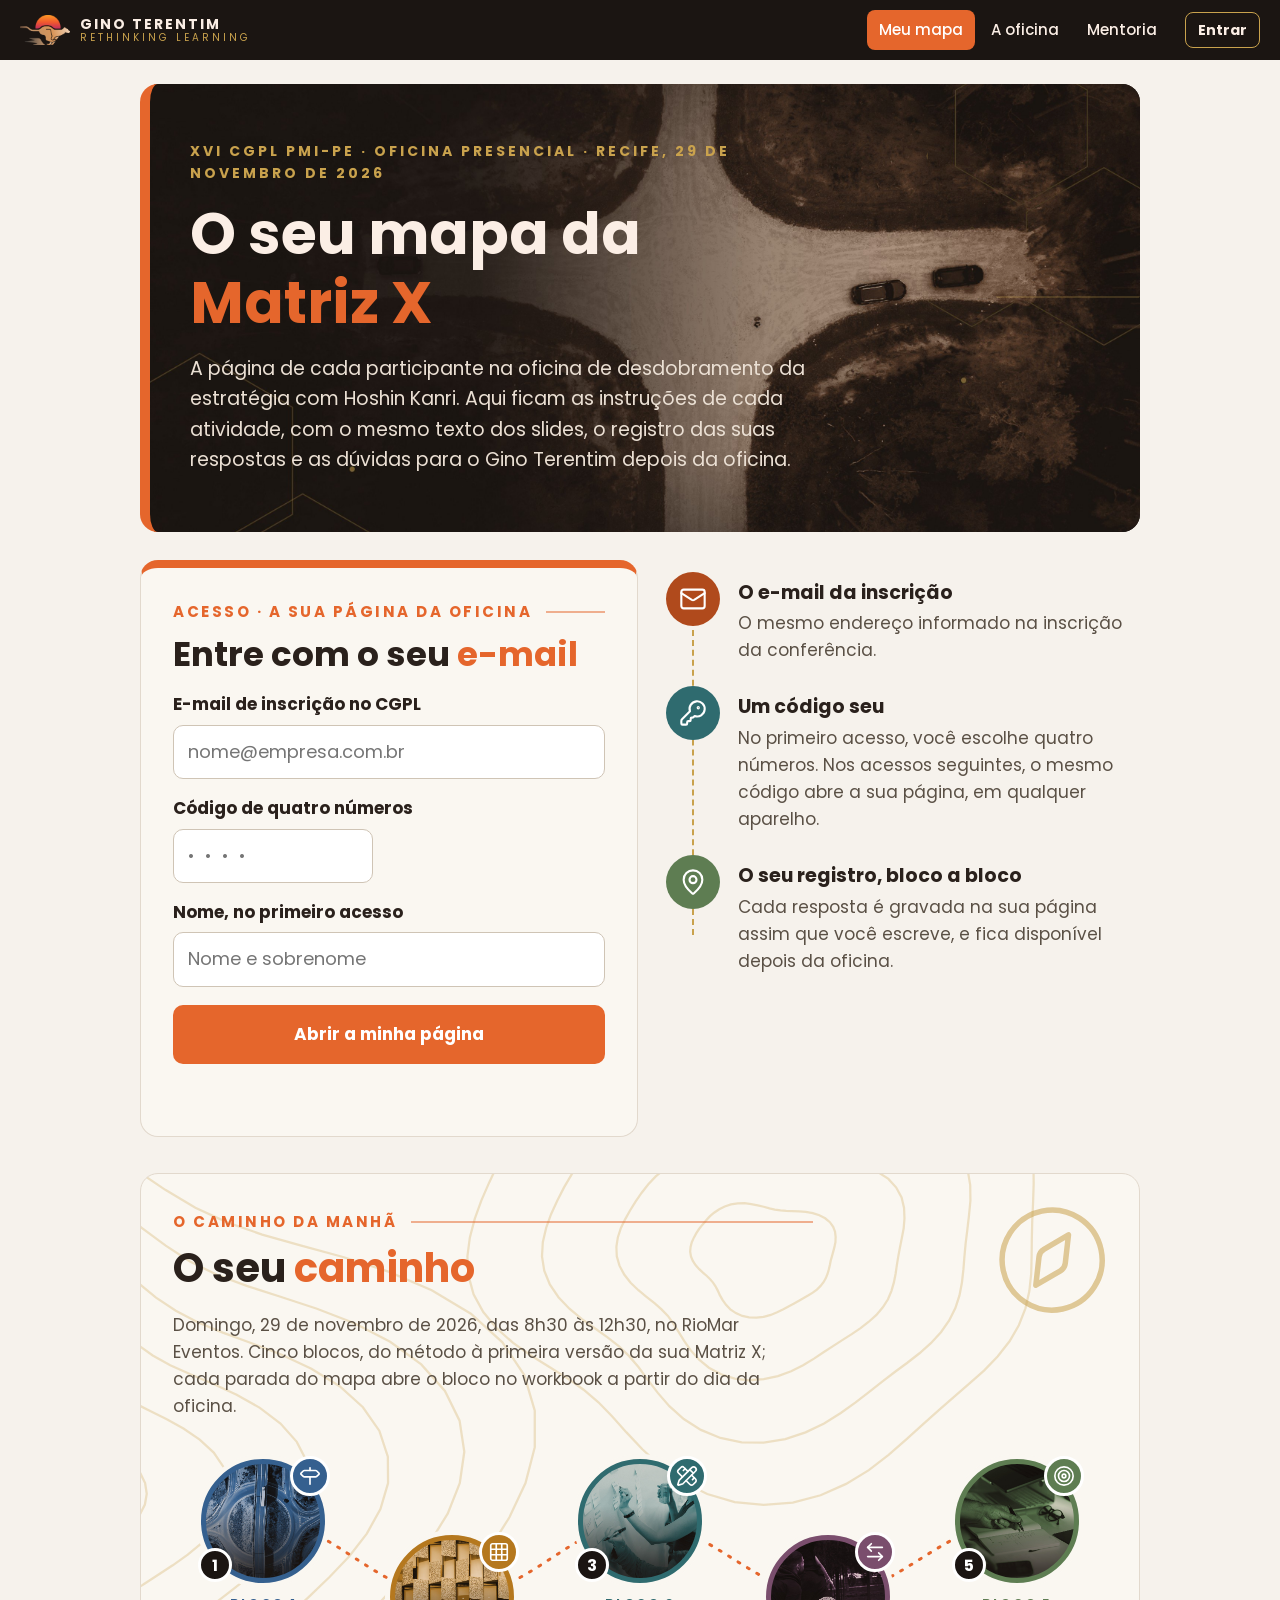
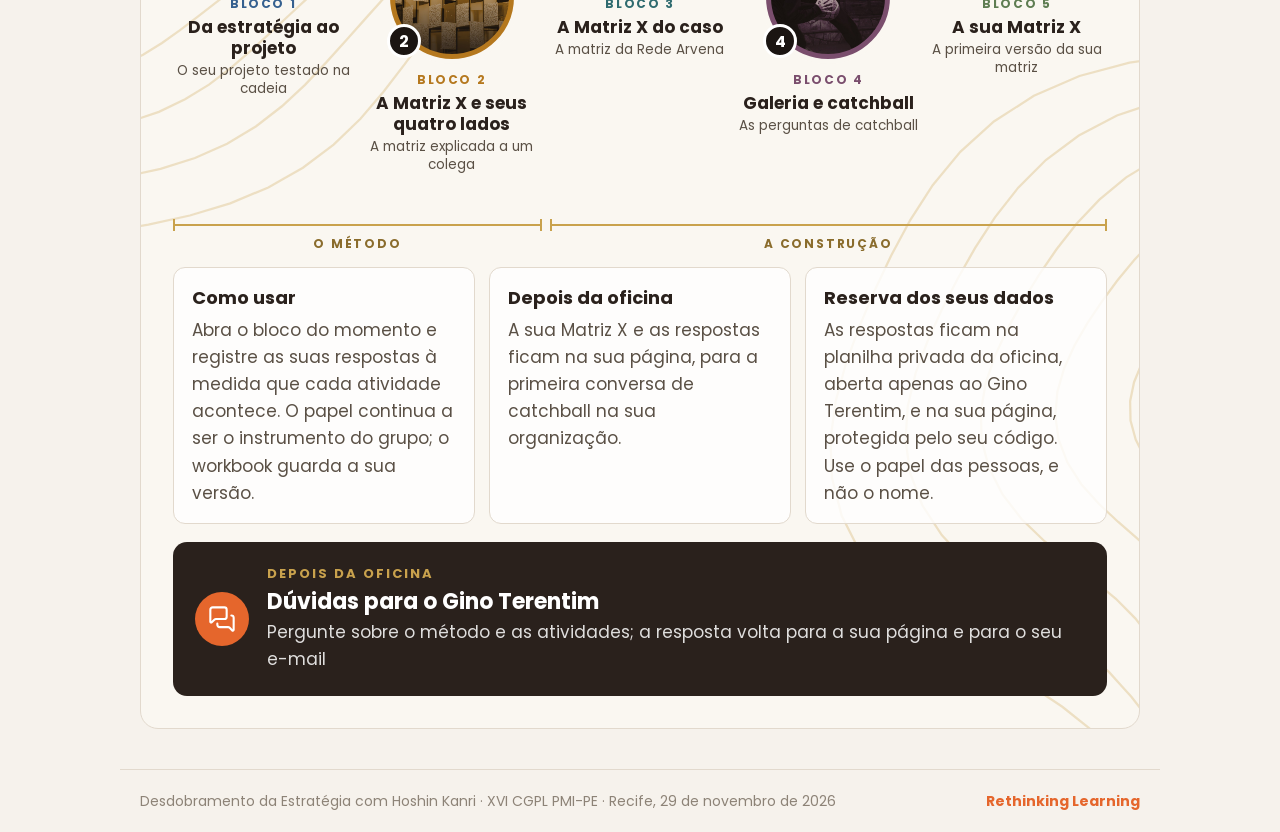
==== docs/index.html @ ebe00e4e "Workbook digital da oficina de Matriz X (XVI CGPL PMI-PE) Co-Authored-By: Claude Opus 5.5 <noreply@a" ====
<!doctype html>
<html lang="pt-BR"><head><meta charset="utf-8"><meta name="viewport" content="width=device-width,initial-scale=1">
<title>Matriz X · Workbook digital</title><meta name="robots" content="noindex">
<style>@font-face{font-family:Poppins;font-weight:400;src:url(fonts/Poppins-Regular.ttf) format('truetype');font-display:swap}@font-face{font-family:Poppins;font-weight:500;src:url(fonts/Poppins-Medium.ttf) format('truetype');font-display:swap}@font-face{font-family:Poppins;font-weight:700;src:url(fonts/Poppins-Bold.ttf) format('truetype');font-display:swap}:root{--lar:#E5662C;--tinta:#2A211C;--corpo:#5A5045;--linha:#E2D9CD;--fraco:#8D8377;--claro:#F6F2EC;--papel:#FAF7F1;--escuro:#1B1512;--ouro:#C9A24D;--tom:#E5662C}
*{box-sizing:border-box}
html{scroll-behavior:smooth}
body{margin:0;font-family:Poppins,system-ui,sans-serif;font-size:17px;line-height:1.6;color:var(--corpo);background:var(--claro)}
a{color:var(--lar)}
h1,h2,h3{color:var(--tinta);line-height:1.2;margin:0 0 .5em}
h1 em,h2 em{font-style:normal;color:var(--lar)}
main{max-width:1040px;margin:0 auto;padding:0 20px 40px}
.topo{position:sticky;top:0;z-index:20;display:flex;align-items:center;gap:16px;flex-wrap:wrap;padding:10px 20px;background:var(--escuro);color:#FBEEE5}
.marca{display:flex;align-items:center;gap:10px;text-decoration:none;color:#FBEEE5}
.marca img{height:30px;width:auto}
.marca span{display:flex;flex-direction:column;line-height:1.15}
.marca b{font-size:14px;letter-spacing:2px}
.marca i{font-style:normal;font-size:10px;letter-spacing:3px;color:var(--ouro)}
.nav{margin-left:auto;display:flex;gap:4px;flex-wrap:wrap}
.nav a{color:#FBEEE5;text-decoration:none;font-size:15px;font-weight:500;padding:8px 12px;border-radius:8px}
.nav a:hover,.nav a.ativo{background:var(--lar);color:#fff}
.selo-prof{margin-left:auto;background:var(--lar);color:#fff;font-weight:700;font-size:13px;letter-spacing:2px;padding:6px 12px;border-radius:6px}
.capa{margin:24px 0 0;padding:56px 40px;border-radius:18px;background:var(--escuro);color:#EADFD3;position:relative;overflow:hidden;border-left:10px solid var(--tom)}
.capa:after{content:"";position:absolute;right:-70px;top:-70px;width:280px;height:280px;border:2px solid var(--ouro);opacity:.35;clip-path:polygon(25% 0,75% 0,100% 50%,75% 100%,25% 100%,0 50%);background:transparent;outline:2px solid var(--ouro)}
.capa__k{font-size:14px;font-weight:700;letter-spacing:3px;color:var(--ouro);margin:0 0 14px}
.capa h1{color:#FBEEE5;font-size:clamp(34px,6vw,58px);margin:0 0 16px}
.capa__l{font-size:19px;max-width:720px;margin:0}
.bloco{margin:36px 0 0;padding:32px;background:var(--papel);border:1px solid var(--linha);border-radius:18px;border-top:8px solid var(--tom)}
.bloco--abre{border-top-color:var(--lar)}
.eyebrow{display:flex;align-items:center;gap:14px;color:var(--tom);font-weight:700;font-size:15px;letter-spacing:2.5px;margin-bottom:10px}
.eyebrow i{flex:1;height:2px;background:var(--tom);opacity:.5}
.bloco h2{font-size:clamp(26px,4vw,36px)}
.bloco h3{font-size:22px;margin-top:1.2em}
.pergunta{font-size:21px;font-weight:500;color:var(--tinta);border-left:5px solid var(--tom);padding:6px 0 6px 16px;margin:14px 0}
.pergunta--at{font-size:19px;background:#fff;border-radius:0 10px 10px 0;padding:12px 16px}
.capaz{background:#fff;border:1px solid var(--linha);border-radius:12px;padding:16px 20px;margin:16px 0}
.capaz b{color:var(--tinta)}
.capaz ol{margin:8px 0 0;padding-left:22px}
.conceito{background:#fff;border:1px solid var(--linha);border-radius:14px;padding:22px 24px;margin:20px 0}
.conceito h3{margin-top:0}
.fonte{font-size:15px;color:var(--fraco);margin:10px 0 0}
.regua{background:#B04A1C;color:#FDEFE6;border-radius:14px;padding:24px;margin:20px 0}
.regua h3{color:#fff;margin-top:0}
.regua__q{font-size:22px;font-weight:700;color:#fff}
.regua .cards3>div{background:rgba(255,255,255,.12);border:0;color:#FDEFE6}
.regua .cards3 b{color:#fff}
.regua .tabela--ler{background:#fff;color:var(--corpo)}
.cards3{display:grid;grid-template-columns:repeat(auto-fit,minmax(230px,1fr));gap:14px;margin:14px 0}
.cards3>div{background:var(--papel);border:1px solid var(--linha);border-radius:12px;padding:16px 18px}
.cards3 b{display:block;color:var(--tinta);font-size:18px;margin-bottom:4px}
.cards3 p{margin:0}
.cards3 i{display:block;margin-top:8px;color:var(--fraco)}
.cards2{display:grid;grid-template-columns:repeat(auto-fit,minmax(260px,1fr));gap:16px;margin:24px 0 8px}
.cartao{display:flex;flex-direction:column;gap:6px;padding:22px;border-radius:14px;background:var(--tom);color:#fff;text-decoration:none}
.cartao span{font-size:13px;font-weight:700;letter-spacing:2px;opacity:.85}
.cartao b{font-size:22px;line-height:1.2}
.cartao i{font-style:normal;opacity:.9}
.nota-pe{color:var(--fraco);font-size:15px}
.caminho{display:grid;grid-template-columns:repeat(5,1fr);gap:10px;margin:16px 0}
.caminho__p{display:flex;flex-direction:column;align-items:center;text-align:center;gap:4px;padding:14px 8px;border-radius:12px;background:#fff;border:2px solid var(--linha);text-decoration:none;color:var(--corpo)}
.caminho__g{font-size:11px;font-weight:700;letter-spacing:1.5px;color:var(--fraco);text-transform:uppercase;min-height:34px}
.caminho__n{width:52px;height:52px;border-radius:50%;display:grid;place-items:center;font-weight:700;font-size:22px;color:var(--tom);border:3px solid var(--tom);background:var(--claro)}
.caminho__p b{color:var(--tinta);font-size:15px;line-height:1.25}
.caminho__p small{font-size:13px}
.caminho__p em{font-style:normal;font-size:13px;font-weight:500;color:var(--tom)}
.caminho__p.feito .caminho__n,.caminho__p.aqui .caminho__n{background:var(--tom);color:#fff}
.caminho__p.aqui{border-color:var(--lar);box-shadow:0 0 0 3px rgba(229,102,44,.25)}
.indice{list-style:none;padding:0;margin:10px 0;display:grid;gap:8px}
.indice li{display:flex;flex-wrap:wrap;gap:6px 16px;align-items:baseline;background:#fff;border-left:6px solid var(--tom);border-radius:0 10px 10px 0;padding:10px 14px}
.indice a{color:var(--tinta);text-decoration:none;font-weight:500}
.indice a b{color:var(--tom)}
.indice span{color:var(--fraco);font-size:15px}
.atividade{background:#fff;border:2px solid var(--tom);border-radius:16px;padding:24px;margin:24px 0}
.atividade__cab{display:flex;gap:10px;flex-wrap:wrap;margin-bottom:10px}
.selo{display:inline-block;background:var(--tom);color:#fff;font-weight:700;font-size:13px;letter-spacing:1.5px;padding:6px 12px;border-radius:999px;text-decoration:none}
.selo--miro{background:#fff;color:var(--tom);border:2px solid var(--tom)}
.atividade h3{margin-top:4px;font-size:24px}
.passos{padding-left:0;list-style:none;counter-reset:p;margin:14px 0}
.passos li{counter-increment:p;position:relative;padding:8px 0 8px 48px;border-bottom:1px solid var(--linha)}
.passos li:before{content:counter(p);position:absolute;left:0;top:7px;width:32px;height:32px;border-radius:50%;background:var(--tom);color:#fff;font-weight:700;display:grid;place-items:center}
.passos li i{font-style:normal;font-weight:700;color:var(--tom);white-space:nowrap}
.meta{display:grid;grid-template-columns:repeat(auto-fit,minmax(200px,1fr));gap:10px;margin:14px 0}
.meta div{background:var(--papel);border-radius:10px;padding:10px 14px}
.meta span{display:block;font-size:12px;font-weight:700;letter-spacing:1.5px;text-transform:uppercase;color:var(--fraco)}
.meta b{font-weight:500;color:var(--tinta);font-size:16px}
.exemplo{background:#FBEFE4;border-radius:12px;padding:14px 18px;margin:14px 0}
.exemplo>span{font-size:12px;font-weight:700;letter-spacing:1.5px;color:var(--lar)}
.exemplo p{margin:6px 0}
.registro{border:2px dashed var(--tom);border-radius:14px;padding:18px;margin:18px 0 6px;background:var(--papel)}
.registro__t{font-size:13px;font-weight:700;letter-spacing:2px;color:var(--tom)}
.campo{margin:14px 0 0}
.campo label{display:block;color:var(--tinta);margin-bottom:4px}
.dica{margin:0 0 6px;font-size:15px;color:var(--fraco)}
textarea,input[type=text],select{width:100%;font:inherit;font-size:16px;color:var(--tinta);background:#fff;border:1.5px solid #CFC4B5;border-radius:10px;padding:10px 12px}
textarea{resize:vertical;min-height:52px}
textarea:focus,input:focus,select:focus{outline:3px solid rgba(229,102,44,.35);border-color:var(--lar)}
.espelho__v{background:#fff;border:1.5px solid var(--linha);border-radius:10px;padding:10px 12px;color:var(--tinta);white-space:pre-wrap}
.notas{display:grid;grid-template-columns:repeat(auto-fit,minmax(130px,1fr));gap:10px}
.banco{margin:4px 0 8px}
.lacunas,.associar{padding-left:22px;margin:8px 0 12px}
.lacunas li,.associar li{margin:8px 0}
.lacuna{width:74px!important;display:inline-block;text-align:center;font-weight:700}
.associar li{display:grid;grid-template-columns:1fr minmax(200px,260px);gap:12px;align-items:center}
.certo{border-color:#3F7D4E!important;background:#E9F4EA!important}
.errado{border-color:#B8432F!important;background:#FBE9E5!important}
.tabela-w{overflow-x:auto;margin:10px 0}
.tabela{width:100%;border-collapse:collapse;font-size:16px}
.tabela th{background:var(--tinta);color:#FBEEE5;text-align:left;padding:10px 12px;font-size:14px;letter-spacing:.5px}
.tabela td{border:1px solid var(--linha);padding:8px 10px;vertical-align:top;background:#fff;min-width:190px}
.tabela--ler td{padding:10px 12px}
.tabela td textarea,.tabela td select{border-color:var(--linha)}
.mapa{position:relative;margin:16px 0 0;height:480px;background:#fff;border:1.5px solid var(--linha);border-radius:12px;overflow:hidden}
.mapa:before{content:"";position:absolute;left:50%;top:0;bottom:0;border-left:2px dashed var(--linha)}
.mapa:after{content:"";position:absolute;top:50%;left:0;right:0;border-top:2px dashed var(--linha)}
.mapa__q{position:absolute;font-size:12px;font-weight:700;letter-spacing:1px;color:var(--fraco);text-transform:uppercase;padding:8px 10px;z-index:1}
.mapa__n{position:absolute;z-index:2;max-width:42%;font-size:14px;line-height:1.25;font-weight:500;color:var(--tinta);padding:6px 9px;border-radius:6px;box-shadow:0 1px 0 rgba(0,0,0,.15)}
.pontos{margin:14px 0 0;background:var(--papel);border-radius:12px;padding:12px 16px}
.pontos summary{cursor:pointer;font-weight:700;color:var(--tinta)}
.btn{display:inline-block;font:inherit;font-size:15px;font-weight:700;border-radius:10px;padding:10px 16px;cursor:pointer;text-decoration:none;border:2px solid transparent}
.btn--sec{background:#fff;color:var(--tinta);border-color:var(--tinta)}
.btn--mentor{background:var(--tinta);color:#fff}
.mentor{margin:14px 0 0}
.barra{display:flex;flex-wrap:wrap;gap:10px;align-items:center;margin:18px 0 0}
.barra__s{flex:1;min-width:220px;color:var(--fraco);font-size:15px}
.prof{margin:16px 0 0;background:#2A211C;color:#EADFD3;border-radius:12px;padding:16px 20px}
.prof>span{font-size:12px;font-weight:700;letter-spacing:2px;color:var(--ouro)}
.prof__resp{background:rgba(255,255,255,.08);border-radius:10px;padding:10px 14px;margin-top:10px}
.prof__resp b{color:#fff;display:block}
.rodape{max-width:1040px;margin:0 auto;padding:20px;display:flex;justify-content:space-between;gap:12px;flex-wrap:wrap;font-size:14px;color:var(--fraco);border-top:1px solid var(--linha)}
.rodape span:last-child{color:var(--lar);font-weight:700}
@media(max-width:760px){
 body{font-size:16px}.bloco{padding:20px}.capa{padding:36px 22px}
 .caminho{grid-template-columns:1fr 1fr}.caminho__g{min-height:0}
 .associar li{grid-template-columns:1fr}
 .tabela[data-tabela] thead{display:none}
 .tabela[data-tabela] tr{display:block;margin-bottom:14px;border:1px solid var(--linha);border-radius:10px;overflow:hidden}
 .tabela[data-tabela] td{display:block;border:0;border-bottom:1px solid var(--linha)}
 .tabela[data-tabela] td:before{content:attr(data-th);display:block;font-size:12px;font-weight:700;letter-spacing:1px;color:var(--fraco);text-transform:uppercase;margin-bottom:4px}
 .mapa{height:420px}
}
@media print{
 .topo,.barra,.mentor,.btn{display:none!important}
 body{background:#fff;font-size:12pt}.bloco,.atividade,.conceito{break-inside:avoid-page;box-shadow:none}
 .bloco{break-inside:auto}.capa{background:#fff;color:#000;border:2px solid #000}.capa h1{color:#000}.capa__k{color:#000}
 textarea,input,select{border:1px solid #999}
 details.pontos{display:block}
}

/* ===== camada 2026-11 · mapa de navegação, conta e capas com foto ===== */
.btn{background:var(--lar);color:#fff}
.btn--sec{background:#fff;color:var(--tinta);border-color:var(--tinta)}
.btn--mentor{background:var(--tinta);color:#fff}
.btn--grande{font-size:17px;padding:14px 22px;margin-top:18px;width:100%}
.btn:hover{filter:brightness(1.06)}
.disco{flex:none;display:inline-grid;place-items:center;width:54px;height:54px;border-radius:50%;background:var(--tom)}
.disco svg{display:block}
.capa--foto{background-color:var(--escuro);background-image:var(--foto,none);background-position:right center;background-size:cover;background-repeat:no-repeat;min-height:380px;display:flex;flex-direction:column;justify-content:flex-end}
.capa--foto .capa__l,.capa--foto h1,.capa--foto .capa__k{max-width:640px;position:relative;z-index:1}
.capa--foto:after{opacity:.22}
.conta{display:flex;align-items:center;gap:10px;font-size:14px;color:#FBEEE5}
.conta a{color:#FBEEE5;font-weight:700;text-decoration:none;border:1.5px solid var(--ouro);padding:6px 12px;border-radius:8px}
.conta span{font-weight:700}
.conta__sair{font:inherit;font-size:13px;background:transparent;color:var(--ouro);border:1.5px solid var(--ouro);border-radius:8px;padding:5px 10px;cursor:pointer}
.aviso-conta{margin:16px 0 0;padding:14px 18px;border-radius:12px;background:#FFF4EC;border-left:6px solid var(--lar);color:var(--tinta)}
.aviso-conta .btn{margin-left:8px;padding:6px 14px}
.barra__s--ok{color:#4B6A41;font-weight:500}
.barra__s--ok:before{content:"";display:inline-block;width:9px;height:9px;border-radius:50%;background:#5E7D52;margin-right:8px;vertical-align:1px}
/* entrada */
.entrada{margin:28px 0 0;display:grid;grid-template-columns:minmax(0,1.05fr) minmax(0,1fr);gap:28px;align-items:start}
.entrada[hidden]{display:none}
.entrada__f{padding:32px;background:var(--papel);border:1px solid var(--linha);border-top:8px solid var(--lar);border-radius:18px}
.entrada__f h2{font-size:clamp(26px,4vw,34px)}
.entrada__f label{display:block;margin:16px 0 6px;color:var(--tinta)}
.entrada__f input{font-size:18px;padding:12px 14px}
.entrada__f input[name=codigo]{letter-spacing:10px;max-width:200px}
.entrada__aviso{min-height:1.6em;margin:12px 0 0;color:var(--corpo);font-weight:500}
.entrada__aviso--erro{color:#A33B12}
.entrada__passos{list-style:none;margin:0;padding:12px 0 0;display:flex;flex-direction:column;gap:22px;position:relative}
.entrada__passos:before{content:"";position:absolute;left:26px;top:40px;bottom:40px;border-left:2.5px dashed var(--ouro)}
.entrada__passos li{display:flex;gap:18px;align-items:flex-start;position:relative}
.entrada__passos b{display:block;color:var(--tinta);font-size:19px;margin-top:6px}
.entrada__passos p{margin:2px 0 0}
/* mapa do curso */
.mapa-curso{margin:36px 0 0;padding:36px 32px 32px;border-radius:18px;border:1px solid var(--linha);position:relative;overflow:hidden;
  background:var(--papel) url("data:image/svg+xml,%3Csvg%20xmlns%3D%22http%3A//www.w3.org/2000/svg%22%20width%3D%221000%22%20height%3D%22560%22%20viewBox%3D%220%200%201000%20560%22%3E%3Cg%20fill%3D%22none%22%20stroke%3D%22%23C9A24D%22%20stroke-opacity%3D%22.28%22%20stroke-width%3D%221.1%22%3E%3Cpath%20d%3D%22M219.3%2C150.0%20L220.1%2C152.6%20L220.0%2C155.2%20L219.1%2C157.8%20L217.5%2C160.1%20L215.2%2C162.2%20L212.6%2C163.9%20L209.8%2C165.5%20L207.0%2C166.8%20L204.3%2C168.0%20L201.7%2C169.2%20L199.2%2C170.3%20L196.7%2C171.4%20L194.1%2C172.4%20L191.4%2C173.3%20L188.6%2C173.9%20L185.8%2C174.3%20L182.9%2C174.4%20L180.0%2C174.2%20L177.2%2C173.9%20L174.4%2C173.5%20L171.6%2C173.1%20L168.8%2C172.7%20L165.9%2C172.4%20L162.8%2C172.1%20L159.6%2C171.6%20L156.3%2C171.0%20L153.0%2C170.0%20L150.1%2C168.6%20L147.6%2C166.8%20L145.8%2C164.6%20L144.7%2C162.2%20L144.4%2C159.6%20L144.7%2C157.0%20L145.5%2C154.5%20L146.5%2C152.2%20L147.6%2C150.0%20L148.5%2C148.0%20L149.1%2C146.0%20L149.5%2C143.9%20L149.7%2C141.8%20L149.9%2C139.6%20L150.3%2C137.3%20L151.0%2C135.0%20L152.2%2C132.7%20L153.9%2C130.7%20L156.1%2C128.9%20L158.6%2C127.4%20L161.5%2C126.3%20L164.5%2C125.4%20L167.6%2C124.7%20L170.7%2C124.3%20L173.8%2C123.9%20L176.9%2C123.6%20L180.0%2C123.4%20L183.1%2C123.4%20L186.3%2C123.6%20L189.3%2C124.2%20L192.2%2C125.2%20L194.8%2C126.5%20L197.0%2C128.1%20L198.9%2C130.0%20L200.5%2C131.9%20L201.9%2C133.8%20L203.2%2C135.5%20L204.7%2C137.2%20L206.4%2C138.7%20L208.5%2C140.2%20L210.8%2C141.7%20L213.3%2C143.4%20L215.7%2C145.3%20L217.8%2C147.6%20L219.3%2C150.0Z%22/%3E%3Cpath%20d%3D%22M259.8%2C150.0%20L260.6%2C155.2%20L259.7%2C160.4%20L257.2%2C165.3%20L253.4%2C169.8%20L248.8%2C173.7%20L243.6%2C177.2%20L238.4%2C180.3%20L233.2%2C183.1%20L228.3%2C185.8%20L223.4%2C188.4%20L218.6%2C190.9%20L213.7%2C193.3%20L208.5%2C195.3%20L203.1%2C197.0%20L197.4%2C198.1%20L191.6%2C198.7%20L185.8%2C198.7%20L180.0%2C198.3%20L174.4%2C197.8%20L168.8%2C197.2%20L163.1%2C196.6%20L157.3%2C196.2%20L151.2%2C195.8%20L144.7%2C195.2%20L138.1%2C194.3%20L131.5%2C192.8%20L125.3%2C190.5%20L120.0%2C187.3%20L115.7%2C183.3%20L112.9%2C178.7%20L111.5%2C173.7%20L111.4%2C168.5%20L112.3%2C163.4%20L113.8%2C158.6%20L115.5%2C154.2%20L116.9%2C150.0%20L117.8%2C146.0%20L118.1%2C141.9%20L118.1%2C137.7%20L118.0%2C133.3%20L118.1%2C128.6%20L118.8%2C123.8%20L120.5%2C119.1%20L123.2%2C114.7%20L127.0%2C110.8%20L131.7%2C107.4%20L137.1%2C104.6%20L143.0%2C102.5%20L149.0%2C100.8%20L155.1%2C99.4%20L161.3%2C98.3%20L167.5%2C97.3%20L173.7%2C96.6%20L180.0%2C96.3%20L186.3%2C96.4%20L192.6%2C97.2%20L198.5%2C98.8%20L204.0%2C101.1%20L208.9%2C104.1%20L213.1%2C107.5%20L216.6%2C111.2%20L219.7%2C114.9%20L222.7%2C118.4%20L225.8%2C121.6%20L229.3%2C124.4%20L233.5%2C127.1%20L238.3%2C129.9%20L243.5%2C132.9%20L248.7%2C136.4%20L253.5%2C140.4%20L257.4%2C145.0%20L259.8%2C150.0Z%22/%3E%3Cpath%20d%3D%22M300.5%2C150.0%20L300.5%2C157.8%20L298.0%2C165.4%20L293.4%2C172.5%20L287.4%2C179.0%20L280.5%2C184.7%20L273.2%2C189.9%20L266.0%2C194.6%20L259.1%2C199.1%20L252.3%2C203.5%20L245.5%2C207.8%20L238.5%2C211.9%20L231.1%2C215.6%20L223.2%2C218.7%20L214.9%2C221.0%20L206.2%2C222.4%20L197.4%2C223.0%20L188.6%2C223.0%20L180.0%2C222.5%20L171.5%2C222.0%20L163.0%2C221.5%20L154.3%2C221.2%20L145.2%2C220.9%20L135.6%2C220.5%20L125.7%2C219.7%20L115.7%2C218.0%20L106.1%2C215.3%20L97.5%2C211.1%20L90.3%2C205.7%20L85.1%2C199.2%20L82.0%2C191.9%20L80.9%2C184.2%20L81.3%2C176.6%20L82.8%2C169.3%20L84.6%2C162.5%20L86.1%2C156.1%20L87.0%2C150.0%20L86.9%2C144.0%20L86.2%2C137.8%20L85.2%2C131.2%20L84.5%2C124.2%20L84.5%2C117.0%20L85.9%2C109.8%20L89.0%2C102.8%20L93.7%2C96.3%20L99.9%2C90.7%20L107.4%2C85.9%20L115.7%2C81.9%20L124.4%2C78.7%20L133.4%2C76.0%20L142.5%2C73.8%20L151.7%2C71.8%20L161.0%2C70.2%20L170.4%2C69.1%20L180.0%2C68.7%20L189.5%2C69.3%20L198.8%2C71.1%20L207.5%2C74.0%20L215.3%2C78.1%20L222.2%2C82.9%20L228.1%2C88.3%20L233.3%2C93.6%20L238.0%2C98.8%20L242.9%2C103.4%20L248.4%2C107.5%20L254.7%2C111.2%20L262.0%2C114.9%20L270.1%2C118.9%20L278.4%2C123.5%20L286.3%2C128.9%20L293.1%2C135.2%20L298.0%2C142.4%20L300.5%2C150.0Z%22/%3E%3Cpath%20d%3D%22M340.1%2C150.0%20L338.5%2C160.3%20L334.0%2C170.1%20L327.4%2C179.2%20L319.3%2C187.6%20L310.6%2C195.1%20L301.8%2C202.1%20L293.2%2C208.7%20L284.9%2C215.2%20L276.6%2C221.5%20L268.0%2C227.6%20L258.8%2C233.3%20L248.8%2C238.2%20L238.0%2C242.2%20L226.7%2C245.0%20L215.0%2C246.6%20L203.2%2C247.3%20L191.5%2C247.4%20L180.0%2C247.2%20L168.5%2C247.0%20L156.9%2C247.0%20L144.9%2C247.2%20L132.2%2C247.2%20L119.0%2C246.8%20L105.6%2C245.4%20L92.5%2C242.5%20L80.4%2C237.9%20L70.0%2C231.5%20L62.0%2C223.4%20L56.6%2C214.0%20L53.8%2C204.0%20L53.2%2C193.8%20L54.1%2C183.9%20L55.7%2C174.7%20L57.0%2C166.1%20L57.5%2C157.9%20L56.8%2C150.0%20L55.1%2C141.9%20L52.8%2C133.4%20L50.6%2C124.3%20L49.3%2C114.8%20L49.7%2C105.0%20L52.2%2C95.3%20L57.0%2C86.2%20L64.1%2C77.9%20L72.9%2C70.7%20L83.2%2C64.5%20L94.3%2C59.3%20L105.9%2C54.9%20L117.7%2C51.0%20L129.7%2C47.6%20L141.9%2C44.7%20L154.4%2C42.4%20L167.1%2C41.1%20L180.0%2C41.0%20L192.7%2C42.5%20L204.8%2C45.6%20L216.1%2C50.3%20L226.0%2C56.3%20L234.7%2C63.1%20L242.3%2C70.1%20L249.2%2C76.8%20L256.1%2C82.8%20L263.5%2C88.1%20L272.0%2C92.8%20L281.8%2C97.2%20L292.7%2C101.8%20L304.2%2C107.1%20L315.5%2C113.5%20L325.5%2C121.1%20L333.4%2C130.0%20L338.4%2C139.7%20L340.1%2C150.0Z%22/%3E%3Cpath%20d%3D%22M377.7%2C150.0%20L374.0%2C162.6%20L367.4%2C174.5%20L358.9%2C185.5%20L349.3%2C195.6%20L339.4%2C205.1%20L329.8%2C214.0%20L320.4%2C222.8%20L311.0%2C231.4%20L301.3%2C239.8%20L290.8%2C247.8%20L279.2%2C254.9%20L266.5%2C261.0%20L252.8%2C265.6%20L238.4%2C268.8%20L223.7%2C270.7%20L209.0%2C271.7%20L194.4%2C272.3%20L180.0%2C272.7%20L165.4%2C273.3%20L150.4%2C274.2%20L134.8%2C275.0%20L118.4%2C275.4%20L101.6%2C274.6%20L84.9%2C272.0%20L69.1%2C267.3%20L55.1%2C260.2%20L43.8%2C250.9%20L35.6%2C239.8%20L30.6%2C227.5%20L28.4%2C214.8%20L28.3%2C202.4%20L29.2%2C190.7%20L30.1%2C179.8%20L30.0%2C169.6%20L28.5%2C159.8%20L25.5%2C150.0%20L21.6%2C139.7%20L17.5%2C128.8%20L14.3%2C117.1%20L12.9%2C105.0%20L14.1%2C92.7%20L18.2%2C80.8%20L25.3%2C69.7%20L34.9%2C59.8%20L46.4%2C51.0%20L59.3%2C43.5%20L73.0%2C36.8%20L87.2%2C30.9%20L101.7%2C25.6%20L116.6%2C20.9%20L131.9%2C16.9%20L147.7%2C14.1%20L163.8%2C12.9%20L180.0%2C13.5%20L195.8%2C16.4%20L210.6%2C21.3%20L224.1%2C28.0%20L236.1%2C35.9%20L246.6%2C44.3%20L256.0%2C52.5%20L265.1%2C60.0%20L274.7%2C66.4%20L285.3%2C72.0%20L297.5%2C77.0%20L311.2%2C82.0%20L325.8%2C87.6%20L340.5%2C94.5%20L354.2%2C103.0%20L365.5%2C113.2%20L373.5%2C124.7%20L377.6%2C137.2%20L377.7%2C150.0Z%22/%3E%3Cpath%20d%3D%22M412.5%2C150.0%20L406.7%2C164.7%20L398.2%2C178.5%20L388.3%2C191.3%20L377.9%2C203.3%20L367.6%2C214.8%20L357.6%2C226.0%20L347.7%2C237.0%20L337.4%2C247.9%20L326.2%2C258.3%20L313.7%2C268.0%20L299.6%2C276.5%20L284.0%2C283.4%20L267.3%2C288.7%20L249.9%2C292.4%20L232.4%2C294.8%20L214.9%2C296.5%20L197.5%2C298.0%20L180.0%2C299.6%20L162.1%2C301.5%20L143.5%2C303.5%20L124.0%2C304.9%20L103.8%2C305.2%20L83.4%2C303.4%20L63.8%2C299.1%20L46.0%2C291.8%20L30.9%2C281.6%20L19.3%2C269.0%20L11.5%2C254.7%20L7.2%2C239.6%20L5.5%2C224.6%20L5.4%2C210.3%20L5.5%2C197.0%20L4.7%2C184.8%20L2.3%2C173.2%20L-1.9%2C161.8%20L-7.6%2C150.0%20L-13.9%2C137.4%20L-19.5%2C123.9%20L-23.2%2C109.7%20L-24.0%2C95.0%20L-21.4%2C80.4%20L-15.2%2C66.5%20L-5.8%2C53.7%20L6.4%2C42.1%20L20.4%2C31.8%20L35.7%2C22.6%20L51.7%2C14.3%20L68.2%2C6.6%20L85.4%2C-0.3%20L103.1%2C-6.4%20L121.7%2C-11.3%20L140.9%2C-14.3%20L160.5%2C-15.0%20L180.0%2C-13.1%20L198.7%2C-8.6%20L216.1%2C-1.7%20L231.7%2C7.0%20L245.6%2C16.5%20L258.0%2C26.0%20L269.8%2C34.8%20L281.6%2C42.5%20L294.6%2C48.9%20L309.1%2C54.3%20L325.5%2C59.6%20L343.2%2C65.4%20L361.4%2C72.4%20L378.7%2C81.4%20L393.8%2C92.4%20L405.3%2C105.3%20L412.4%2C119.7%20L414.7%2C134.8%20L412.5%2C150.0Z%22/%3E%3Cpath%20d%3D%22M444.4%2C150.0%20L436.6%2C166.6%20L426.8%2C182.2%20L416.2%2C196.9%20L405.7%2C210.9%20L395.6%2C224.5%20L385.7%2C238.0%20L375.4%2C251.4%20L364.2%2C264.5%20L351.3%2C276.9%20L336.4%2C288.1%20L319.6%2C297.7%20L301.1%2C305.4%20L281.5%2C311.3%20L261.4%2C315.7%20L241.2%2C319.1%20L221.0%2C322.1%20L200.7%2C325.1%20L180.0%2C328.5%20L158.5%2C331.9%20L136.0%2C334.9%20L112.5%2C336.6%20L88.5%2C336.2%20L65.0%2C332.7%20L43.0%2C325.8%20L23.8%2C315.3%20L8.3%2C301.6%20L-2.9%2C285.5%20L-10.1%2C268.1%20L-13.8%2C250.5%20L-15.4%2C233.6%20L-16.4%2C217.8%20L-18.1%2C203.4%20L-21.5%2C190.0%20L-27.1%2C177.1%20L-34.6%2C163.9%20L-43.1%2C150.0%20L-51.3%2C135.0%20L-57.8%2C118.9%20L-61.3%2C102.1%20L-60.9%2C85.1%20L-56.3%2C68.4%20L-47.7%2C52.6%20L-35.8%2C38.1%20L-21.3%2C24.9%20L-5.2%2C12.8%20L12.1%2C1.8%20L30.1%2C-8.5%20L49.0%2C-18.1%20L68.7%2C-26.8%20L89.5%2C-34.1%20L111.5%2C-39.5%20L134.2%2C-42.2%20L157.3%2C-42.0%20L180.0%2C-38.4%20L201.5%2C-31.9%20L221.2%2C-23.1%20L238.9%2C-12.9%20L254.8%2C-2.3%20L269.6%2C7.7%20L284.2%2C16.4%20L299.6%2C23.5%20L316.6%2C29.4%20L335.6%2C34.8%20L356.3%2C40.4%20L377.9%2C47.4%20L398.9%2C56.4%20L417.9%2C67.8%20L433.2%2C81.7%20L443.8%2C97.6%20L448.9%2C114.9%20L448.9%2C132.6%20L444.4%2C150.0Z%22/%3E%3Cpath%20d%3D%22M916.5%2C420.0%20L915.4%2C422.3%20L914.1%2C424.5%20L912.8%2C426.5%20L911.6%2C428.5%20L910.5%2C430.5%20L909.3%2C432.5%20L907.9%2C434.5%20L906.4%2C436.4%20L904.5%2C438.1%20L902.3%2C439.7%20L899.9%2C441.0%20L897.2%2C442.1%20L894.4%2C442.9%20L891.6%2C443.6%20L888.8%2C444.3%20L885.9%2C444.9%20L883.0%2C445.6%20L880.0%2C446.3%20L876.8%2C446.9%20L873.5%2C447.4%20L870.0%2C447.6%20L866.6%2C447.3%20L863.3%2C446.5%20L860.4%2C445.2%20L857.9%2C443.3%20L856.1%2C441.1%20L854.8%2C438.7%20L854.0%2C436.2%20L853.5%2C433.7%20L853.2%2C431.5%20L852.8%2C429.4%20L852.2%2C427.5%20L851.2%2C425.7%20L850.0%2C423.9%20L848.7%2C422.0%20L847.3%2C420.0%20L846.1%2C417.8%20L845.3%2C415.5%20L845.1%2C413.1%20L845.4%2C410.7%20L846.3%2C408.4%20L847.7%2C406.2%20L849.4%2C404.2%20L851.5%2C402.3%20L853.7%2C400.5%20L856.1%2C398.9%20L858.5%2C397.3%20L861.2%2C395.8%20L864.0%2C394.5%20L867.0%2C393.5%20L870.2%2C392.9%20L873.5%2C392.6%20L876.8%2C392.9%20L880.0%2C393.6%20L883.0%2C394.6%20L885.7%2C395.9%20L888.2%2C397.3%20L890.5%2C398.6%20L892.7%2C399.8%20L895.0%2C400.7%20L897.5%2C401.5%20L900.3%2C402.1%20L903.3%2C402.8%20L906.4%2C403.6%20L909.5%2C404.7%20L912.3%2C406.2%20L914.7%2C408.0%20L916.5%2C410.2%20L917.5%2C412.6%20L917.7%2C415.1%20L917.4%2C417.6%20L916.5%2C420.0Z%22/%3E%3Cpath%20d%3D%22M950.8%2C420.0%20L948.7%2C424.5%20L946.5%2C428.7%20L944.5%2C432.8%20L942.6%2C436.9%20L940.6%2C440.9%20L938.5%2C445.0%20L935.9%2C449.0%20L932.7%2C452.7%20L928.8%2C456.2%20L924.4%2C459.2%20L919.4%2C461.7%20L914.2%2C463.8%20L908.7%2C465.7%20L903.3%2C467.3%20L897.7%2C469.0%20L892.1%2C470.7%20L886.2%2C472.5%20L880.0%2C474.2%20L873.4%2C475.6%20L866.6%2C476.4%20L859.6%2C476.4%20L852.8%2C475.4%20L846.5%2C473.2%20L841.0%2C470.0%20L836.7%2C465.8%20L833.4%2C461.1%20L831.2%2C456.1%20L829.8%2C451.2%20L828.8%2C446.6%20L827.7%2C442.4%20L826.3%2C438.5%20L824.4%2C435.0%20L821.8%2C431.5%20L818.9%2C428.0%20L815.8%2C424.2%20L813.0%2C420.0%20L810.9%2C415.5%20L809.7%2C410.8%20L809.7%2C406.0%20L810.8%2C401.3%20L812.9%2C396.8%20L815.9%2C392.6%20L819.4%2C388.6%20L823.4%2C384.8%20L827.6%2C381.2%20L832.1%2C377.7%20L836.9%2C374.4%20L842.1%2C371.4%20L847.8%2C368.9%20L854.0%2C367.0%20L860.4%2C365.9%20L867.1%2C365.8%20L873.7%2C366.7%20L880.0%2C368.3%20L885.8%2C370.5%20L891.2%2C372.9%20L896.1%2C375.4%20L900.9%2C377.5%20L905.6%2C379.3%20L910.7%2C380.6%20L916.2%2C381.7%20L922.2%2C382.7%20L928.5%2C384.0%20L934.9%2C385.9%20L940.9%2C388.4%20L946.1%2C391.7%20L950.1%2C395.8%20L952.8%2C400.4%20L953.9%2C405.3%20L953.8%2C410.4%20L952.6%2C415.3%20L950.8%2C420.0Z%22/%3E%3Cpath%20d%3D%22M983.2%2C420.0%20L980.5%2C426.5%20L977.9%2C432.8%20L975.5%2C439.0%20L973.2%2C445.1%20L970.7%2C451.3%20L967.6%2C457.5%20L963.7%2C463.4%20L958.7%2C468.9%20L952.8%2C473.9%20L946.0%2C478.2%20L938.6%2C482.0%20L930.9%2C485.3%20L923.0%2C488.4%20L915.1%2C491.4%20L907.0%2C494.5%20L898.5%2C497.8%20L889.6%2C500.9%20L880.0%2C503.8%20L869.9%2C505.9%20L859.4%2C506.7%20L848.9%2C506.1%20L838.9%2C503.6%20L830.0%2C499.5%20L822.5%2C493.8%20L816.6%2C487.1%20L812.3%2C479.7%20L809.3%2C472.4%20L807.1%2C465.3%20L805.1%2C458.9%20L802.7%2C453.1%20L799.5%2C447.8%20L795.5%2C442.8%20L790.9%2C437.7%20L785.9%2C432.3%20L781.2%2C426.4%20L777.3%2C420.0%20L774.7%2C413.2%20L773.7%2C406.1%20L774.4%2C399.0%20L776.7%2C392.2%20L780.3%2C385.6%20L784.8%2C379.3%20L789.9%2C373.3%20L795.5%2C367.5%20L801.5%2C361.9%20L808.0%2C356.5%20L815.1%2C351.4%20L823.0%2C346.9%20L831.7%2C343.3%20L841.1%2C340.9%20L851.0%2C339.8%20L861.0%2C340.1%20L870.8%2C341.7%20L880.0%2C344.3%20L888.6%2C347.5%20L896.5%2C350.7%20L904.0%2C353.7%20L911.4%2C356.0%20L919.2%2C357.8%20L927.5%2C359.0%20L936.6%2C360.2%20L946.1%2C361.6%20L955.9%2C363.8%20L965.3%2C367.0%20L973.7%2C371.4%20L980.6%2C377.0%20L985.4%2C383.6%20L988.1%2C390.9%20L988.8%2C398.4%20L987.9%2C405.9%20L985.8%2C413.1%20L983.2%2C420.0Z%22/%3E%3Cpath%20d%3D%22M1014.3%2C420.0%20L1011.4%2C428.5%20L1008.9%2C436.8%20L1006.6%2C445.1%20L1004.0%2C453.4%20L1000.8%2C461.7%20L996.6%2C469.9%20L991.1%2C477.6%20L984.2%2C484.7%20L976.0%2C491.1%20L967.0%2C496.8%20L957.4%2C501.9%20L947.5%2C506.6%20L937.5%2C511.3%20L927.3%2C516.2%20L916.6%2C521.2%20L905.3%2C526.3%20L893.1%2C531.0%20L880.0%2C534.9%20L866.1%2C537.3%20L852.0%2C537.6%20L838.2%2C535.6%20L825.4%2C531.2%20L814.2%2C524.5%20L805.0%2C516.2%20L798.0%2C506.8%20L792.7%2C497.1%20L788.7%2C487.6%20L785.2%2C478.9%20L781.5%2C471.1%20L777.0%2C464.1%20L771.4%2C457.5%20L764.9%2C451.0%20L757.8%2C444.2%20L750.9%2C436.9%20L744.9%2C428.8%20L740.5%2C420.0%20L738.0%2C410.8%20L737.8%2C401.4%20L739.7%2C392.2%20L743.4%2C383.2%20L748.4%2C374.5%20L754.2%2C366.2%20L760.7%2C358.1%20L767.7%2C350.2%20L775.4%2C342.5%20L783.9%2C335.1%20L793.4%2C328.4%20L804.1%2C322.6%20L816.0%2C318.3%20L828.7%2C315.7%20L842.0%2C314.9%20L855.2%2C315.9%20L868.0%2C318.4%20L880.0%2C321.7%20L891.2%2C325.4%20L901.7%2C328.7%20L912.0%2C331.5%20L922.6%2C333.3%20L933.8%2C334.5%20L945.9%2C335.5%20L958.8%2C336.6%20L972.1%2C338.7%20L985.2%2C342.1%20L997.1%2C347.2%20L1007.3%2C354.0%20L1014.9%2C362.3%20L1019.8%2C371.7%20L1021.9%2C381.7%20L1021.8%2C391.9%20L1020.0%2C401.7%20L1017.3%2C411.1%20L1014.3%2C420.0Z%22/%3E%3Cpath%20d%3D%22M1044.8%2C420.0%20L1042.3%2C430.5%20L1040.2%2C440.9%20L1037.9%2C451.3%20L1035.0%2C461.8%20L1030.9%2C472.1%20L1025.2%2C482.1%20L1017.8%2C491.5%20L1008.8%2C500.1%20L998.6%2C507.8%20L987.5%2C514.9%20L976.0%2C521.6%20L964.3%2C528.2%20L952.4%2C535.0%20L940.0%2C542.1%20L926.8%2C549.4%20L912.5%2C556.4%20L896.8%2C562.5%20L880.0%2C567.0%20L862.4%2C569.1%20L844.7%2C568.3%20L827.8%2C564.3%20L812.5%2C557.3%20L799.5%2C547.9%20L788.9%2C536.8%20L780.7%2C525.0%20L774.2%2C513.4%20L768.7%2C502.4%20L763.2%2C492.6%20L757.0%2C483.8%20L749.7%2C475.7%20L741.2%2C468.0%20L731.9%2C459.9%20L722.6%2C451.2%20L714.1%2C441.7%20L707.4%2C431.2%20L703.1%2C420.0%20L701.5%2C408.4%20L702.5%2C396.8%20L705.8%2C385.4%20L710.8%2C374.4%20L717.0%2C363.7%20L723.9%2C353.3%20L731.5%2C343.0%20L739.8%2C332.9%20L749.1%2C323.1%20L759.7%2C313.8%20L771.9%2C305.6%20L785.7%2C299.0%20L800.9%2C294.4%20L817.1%2C292.0%20L833.6%2C291.8%20L849.9%2C293.5%20L865.4%2C296.5%20L880.0%2C300.1%20L893.8%2C303.6%20L907.1%2C306.3%20L920.5%2C308.0%20L934.6%2C308.8%20L949.8%2C309.2%20L966.0%2C309.7%20L982.9%2C311.2%20L999.8%2C314.3%20L1015.6%2C319.5%20L1029.5%2C327.1%20L1040.6%2C336.7%20L1048.3%2C348.0%20L1052.6%2C360.4%20L1053.9%2C373.1%20L1052.9%2C385.7%20L1050.6%2C397.7%20L1047.6%2C409.1%20L1044.8%2C420.0Z%22/%3E%3Cpath%20d%3D%22M1075.6%2C420.0%20L1073.8%2C432.6%20L1072.0%2C445.1%20L1069.7%2C457.7%20L1066.1%2C470.2%20L1060.7%2C482.4%20L1053.2%2C494.1%20L1043.8%2C504.9%20L1032.7%2C514.9%20L1020.6%2C524.1%20L1007.8%2C532.8%20L994.8%2C541.4%20L981.6%2C550.3%20L967.9%2C559.7%20L953.4%2C569.4%20L937.5%2C579.0%20L920.0%2C587.8%20L900.7%2C595.0%20L880.0%2C599.4%20L858.7%2C600.5%20L837.7%2C597.7%20L818.1%2C591.2%20L800.7%2C581.4%20L786.1%2C569.2%20L774.2%2C555.8%20L764.6%2C542.1%20L756.4%2C529.1%20L748.6%2C517.3%20L740.3%2C506.8%20L730.9%2C497.3%20L720.1%2C488.4%20L708.4%2C479.3%20L696.4%2C469.5%20L685.2%2C458.7%20L675.9%2C446.7%20L669.3%2C433.7%20L665.7%2C420.0%20L665.4%2C406.1%20L667.8%2C392.3%20L672.5%2C378.8%20L678.6%2C365.7%20L685.7%2C352.9%20L693.5%2C340.2%20L702.1%2C327.7%20L711.7%2C315.4%20L722.9%2C303.6%20L735.9%2C292.8%20L751.1%2C283.6%20L768.2%2C276.6%20L786.9%2C272.1%20L806.4%2C270.2%20L826.0%2C270.7%20L845.0%2C272.8%20L863.0%2C275.9%20L880.0%2C279.0%20L896.4%2C281.4%20L912.7%2C282.6%20L929.7%2C282.7%20L947.8%2C282.0%20L967.2%2C281.4%20L987.7%2C281.8%20L1008.5%2C284.1%20L1028.5%2C288.9%20L1046.6%2C296.6%20L1061.7%2C307.1%20L1072.9%2C319.9%20L1080.1%2C334.4%20L1083.6%2C349.7%20L1084.1%2C365.0%20L1082.7%2C379.8%20L1080.3%2C393.8%20L1077.7%2C407.2%20L1075.6%2C420.0Z%22/%3E%3Cpath%20d%3D%22M1107.2%2C420.0%20L1106.2%2C434.7%20L1104.7%2C449.3%20L1101.8%2C464.0%20L1097.0%2C478.5%20L1089.8%2C492.5%20L1080.3%2C505.7%20L1068.8%2C517.9%20L1055.9%2C529.3%20L1042.3%2C540.2%20L1028.3%2C550.9%20L1014.2%2C561.9%20L999.7%2C573.6%20L984.4%2C585.8%20L967.5%2C598.2%20L948.7%2C610.0%20L927.6%2C620.1%20L904.5%2C627.5%20L880.0%2C631.1%20L855.2%2C630.3%20L831.2%2C625.0%20L809.2%2C615.6%20L790.1%2C603.0%20L773.9%2C588.5%20L760.5%2C573.3%20L749.1%2C558.5%20L738.5%2C545.0%20L727.6%2C532.9%20L715.7%2C522.1%20L702.4%2C512.1%20L687.9%2C502.2%20L673.0%2C491.5%20L658.7%2C479.7%20L646.4%2C466.4%20L636.9%2C451.8%20L631.0%2C436.1%20L628.8%2C420.0%20L629.9%2C403.8%20L633.7%2C387.8%20L639.5%2C372.3%20L646.4%2C357.0%20L654.1%2C342.0%20L662.6%2C327.0%20L672.2%2C312.2%20L683.5%2C297.8%20L696.9%2C284.4%20L712.9%2C272.5%20L731.4%2C262.8%20L752.1%2C255.8%20L774.1%2C251.8%20L796.7%2C250.6%20L819.0%2C251.4%20L840.4%2C253.5%20L860.6%2C255.9%20L880.0%2C257.5%20L899.1%2C257.9%20L918.8%2C256.9%20L939.7%2C254.9%20L962.2%2C252.8%20L986.1%2C251.5%20L1010.8%2C252.2%20L1035.1%2C255.9%20L1057.7%2C263.2%20L1077.2%2C273.9%20L1092.7%2C287.8%20L1103.6%2C304.0%20L1110.1%2C321.6%20L1112.9%2C339.6%20L1113.0%2C357.2%20L1111.7%2C374.0%20L1109.9%2C390.0%20L1108.4%2C405.2%20L1107.2%2C420.0Z%22/%3E%3Cpath%20d%3D%22M1140.2%2C420.0%20L1139.8%2C436.8%20L1138.0%2C453.7%20L1134.1%2C470.4%20L1127.6%2C486.7%20L1118.3%2C502.3%20L1106.6%2C516.9%20L1093.3%2C530.6%20L1078.9%2C543.6%20L1064.3%2C556.5%20L1049.5%2C569.6%20L1034.6%2C583.5%20L1018.9%2C598.2%20L1001.7%2C613.4%20L982.3%2C628.3%20L960.2%2C641.7%20L935.3%2C652.4%20L908.2%2C659.2%20L880.0%2C661.0%20L851.9%2C657.7%20L825.4%2C649.5%20L801.4%2C637.3%20L780.6%2C622.3%20L762.9%2C606.1%20L747.6%2C589.9%20L733.5%2C574.9%20L719.7%2C561.5%20L704.9%2C549.7%20L688.7%2C538.9%20L671.2%2C528.3%20L653.0%2C517.1%20L635.3%2C504.5%20L619.4%2C490.2%20L606.6%2C474.3%20L597.8%2C456.9%20L593.1%2C438.6%20L592.4%2C420.0%20L594.9%2C401.5%20L599.8%2C383.4%20L606.2%2C365.7%20L613.6%2C348.2%20L621.8%2C330.8%20L631.1%2C313.5%20L642.0%2C296.6%20L655.4%2C280.4%20L671.7%2C265.7%20L691.1%2C253.2%20L713.2%2C243.6%20L737.5%2C237.1%20L762.8%2C233.8%20L788.1%2C232.9%20L812.6%2C233.7%20L835.9%2C234.9%20L858.2%2C235.6%20L880.0%2C234.9%20L902.1%2C232.5%20L925.5%2C228.8%20L950.7%2C224.6%20L977.7%2C221.2%20L1006.0%2C219.8%20L1034.6%2C221.7%20L1061.8%2C227.6%20L1086.3%2C237.9%20L1106.6%2C252.2%20L1121.9%2C269.6%20L1132.3%2C289.1%20L1138.2%2C309.6%20L1140.7%2C329.9%20L1141.2%2C349.6%20L1140.7%2C368.3%20L1140.3%2C386.0%20L1140.2%2C403.1%20L1140.2%2C420.0Z%22/%3E%3Cpath%20d%3D%22M593.1%2C40.0%20L592.5%2C42.1%20L592.1%2C44.2%20L591.6%2C46.3%20L591.0%2C48.4%20L590.2%2C50.4%20L589.1%2C52.4%20L587.6%2C54.3%20L585.8%2C56.1%20L583.8%2C57.6%20L581.5%2C59.0%20L579.2%2C60.3%20L576.9%2C61.6%20L574.5%2C63.0%20L572.0%2C64.3%20L569.3%2C65.8%20L566.5%2C67.1%20L563.4%2C68.4%20L560.0%2C69.3%20L556.5%2C69.7%20L552.9%2C69.6%20L549.6%2C68.9%20L546.5%2C67.5%20L543.8%2C65.7%20L541.7%2C63.5%20L540.0%2C61.1%20L538.7%2C58.8%20L537.7%2C56.6%20L536.6%2C54.5%20L535.4%2C52.7%20L534.0%2C51.1%20L532.4%2C49.5%20L530.5%2C47.9%20L528.7%2C46.2%20L527.0%2C44.3%20L525.6%2C42.2%20L524.7%2C40.0%20L524.3%2C37.7%20L524.5%2C35.4%20L525.1%2C33.1%20L526.1%2C30.9%20L527.3%2C28.7%20L528.7%2C26.6%20L530.3%2C24.6%20L532.0%2C22.6%20L533.8%2C20.6%20L535.9%2C18.8%20L538.4%2C17.1%20L541.1%2C15.8%20L544.1%2C14.8%20L547.4%2C14.3%20L550.7%2C14.2%20L553.9%2C14.6%20L557.1%2C15.2%20L560.0%2C15.9%20L562.8%2C16.7%20L565.4%2C17.3%20L568.1%2C17.7%20L570.9%2C17.9%20L573.9%2C18.0%20L577.1%2C18.1%20L580.4%2C18.4%20L583.8%2C19.0%20L587.0%2C20.0%20L589.8%2C21.5%20L592.1%2C23.4%20L593.7%2C25.6%20L594.6%2C28.0%20L594.9%2C30.6%20L594.8%2C33.1%20L594.3%2C35.5%20L593.7%2C37.8%20L593.1%2C40.0Z%22/%3E%3Cpath%20d%3D%22M625.3%2C40.0%20L624.6%2C44.2%20L624.0%2C48.4%20L623.2%2C52.5%20L622.0%2C56.7%20L620.3%2C60.8%20L617.8%2C64.7%20L614.7%2C68.4%20L611.0%2C71.7%20L607.0%2C74.8%20L602.7%2C77.7%20L598.3%2C80.5%20L593.8%2C83.4%20L589.2%2C86.4%20L584.4%2C89.6%20L579.1%2C92.8%20L573.3%2C95.7%20L566.9%2C98.1%20L560.0%2C99.6%20L552.9%2C100.1%20L545.9%2C99.3%20L539.3%2C97.2%20L533.4%2C94.0%20L528.5%2C90.0%20L524.5%2C85.5%20L521.3%2C80.9%20L518.6%2C76.5%20L516.1%2C72.5%20L513.5%2C68.9%20L510.4%2C65.7%20L507.0%2C62.7%20L503.1%2C59.6%20L499.2%2C56.4%20L495.4%2C52.8%20L492.3%2C48.8%20L490.0%2C44.5%20L488.7%2C40.0%20L488.5%2C35.4%20L489.2%2C30.8%20L490.7%2C26.2%20L492.8%2C21.9%20L495.2%2C17.6%20L497.8%2C13.4%20L500.7%2C9.2%20L503.9%2C5.1%20L507.6%2C1.2%20L511.9%2C-2.4%20L517.0%2C-5.5%20L522.6%2C-7.9%20L528.8%2C-9.5%20L535.3%2C-10.2%20L541.9%2C-10.1%20L548.3%2C-9.3%20L554.3%2C-8.3%20L560.0%2C-7.2%20L565.5%2C-6.3%20L570.9%2C-5.7%20L576.5%2C-5.6%20L582.4%2C-5.7%20L588.8%2C-5.8%20L595.6%2C-5.7%20L602.5%2C-5.0%20L609.2%2C-3.5%20L615.3%2C-1.0%20L620.5%2C2.4%20L624.3%2C6.6%20L626.9%2C11.4%20L628.1%2C16.5%20L628.3%2C21.6%20L627.9%2C26.5%20L627.0%2C31.2%20L626.1%2C35.7%20L625.3%2C40.0Z%22/%3E%3Cpath%20d%3D%22M657.4%2C40.0%20L656.9%2C46.3%20L656.2%2C52.6%20L655.0%2C58.9%20L653.0%2C65.1%20L650.0%2C71.1%20L646.0%2C76.8%20L641.1%2C82.1%20L635.6%2C87.0%20L629.7%2C91.6%20L623.6%2C96.1%20L617.5%2C100.8%20L611.2%2C105.7%20L604.6%2C110.8%20L597.4%2C116.0%20L589.3%2C121.1%20L580.3%2C125.4%20L570.5%2C128.7%20L560.0%2C130.4%20L549.3%2C130.2%20L539.0%2C128.1%20L529.5%2C124.2%20L521.2%2C118.9%20L514.2%2C112.7%20L508.5%2C106.1%20L503.6%2C99.7%20L499.2%2C93.7%20L494.7%2C88.4%20L489.8%2C83.7%20L484.2%2C79.3%20L478.2%2C75.0%20L471.8%2C70.4%20L465.7%2C65.4%20L460.4%2C59.8%20L456.2%2C53.6%20L453.5%2C46.9%20L452.4%2C40.0%20L452.8%2C33.1%20L454.4%2C26.2%20L456.8%2C19.5%20L459.8%2C13.0%20L463.1%2C6.5%20L466.8%2C0.2%20L471.0%2C-6.2%20L475.8%2C-12.3%20L481.5%2C-18.1%20L488.3%2C-23.3%20L496.1%2C-27.6%20L504.9%2C-30.6%20L514.4%2C-32.5%20L524.1%2C-33.1%20L533.7%2C-32.7%20L542.9%2C-31.8%20L551.7%2C-30.6%20L560.0%2C-29.8%20L568.2%2C-29.4%20L576.6%2C-29.6%20L585.4%2C-30.3%20L595.0%2C-31.1%20L605.1%2C-31.7%20L615.6%2C-31.4%20L626.1%2C-29.9%20L635.8%2C-26.9%20L644.3%2C-22.5%20L651.1%2C-16.7%20L656.0%2C-9.8%20L658.9%2C-2.3%20L660.2%2C5.4%20L660.3%2C13.0%20L659.6%2C20.2%20L658.8%2C27.1%20L658.0%2C33.6%20L657.4%2C40.0Z%22/%3E%3Cpath%20d%3D%22M690.0%2C40.0%20L689.8%2C48.4%20L688.9%2C56.8%20L687.0%2C65.2%20L683.8%2C73.4%20L679.3%2C81.2%20L673.5%2C88.6%20L666.9%2C95.4%20L659.6%2C101.9%20L652.2%2C108.3%20L644.7%2C114.8%20L637.1%2C121.6%20L629.2%2C128.8%20L620.6%2C136.3%20L611.0%2C143.7%20L600.0%2C150.4%20L587.6%2C155.9%20L574.1%2C159.5%20L560.0%2C160.6%20L545.9%2C159.2%20L532.6%2C155.3%20L520.5%2C149.3%20L510.0%2C141.8%20L501.1%2C133.6%20L493.4%2C125.4%20L486.5%2C117.7%20L479.8%2C110.8%20L472.6%2C104.7%20L464.8%2C99.2%20L456.2%2C93.8%20L447.2%2C88.2%20L438.4%2C82.0%20L430.4%2C74.9%20L423.9%2C67.0%20L419.2%2C58.4%20L416.7%2C49.3%20L416.2%2C40.0%20L417.4%2C30.8%20L419.8%2C21.7%20L423.0%2C12.8%20L426.8%2C4.1%20L430.9%2C-4.6%20L435.6%2C-13.2%20L441.1%2C-21.7%20L447.7%2C-29.8%20L455.7%2C-37.2%20L465.3%2C-43.6%20L476.3%2C-48.6%20L488.3%2C-51.9%20L501.0%2C-53.7%20L513.7%2C-54.2%20L526.1%2C-53.7%20L537.9%2C-53.0%20L549.1%2C-52.4%20L560.0%2C-52.5%20L571.0%2C-53.5%20L582.6%2C-55.1%20L595.1%2C-57.0%20L608.5%2C-58.7%20L622.6%2C-59.4%20L636.8%2C-58.6%20L650.5%2C-55.8%20L662.9%2C-50.8%20L673.2%2C-43.9%20L681.1%2C-35.3%20L686.5%2C-25.6%20L689.6%2C-15.4%20L690.9%2C-5.2%20L691.0%2C4.7%20L690.7%2C14.1%20L690.3%2C23.0%20L690.1%2C31.6%20L690.0%2C40.0Z%22/%3E%3C/g%3E%3C/svg%3E") center/cover no-repeat}
.mapa-curso__cab{display:flex;gap:20px;align-items:flex-start;justify-content:space-between}
.mapa-curso__cab h2{font-size:clamp(28px,4.4vw,40px)}
.mapa-curso__cab p{max-width:640px}
.rosa{flex:none;opacity:.55;transform:rotate(-12deg);margin:-10px -6px 0 0}
.cards3--claro>div{background:rgba(255,255,255,.82)}
.cartao--mentor{flex-direction:row;align-items:center;gap:18px;margin-top:18px}
.cartao--mentor>span:last-child{display:flex;flex-direction:column;gap:4px}
.cartao__k{font-size:13px;font-weight:700;letter-spacing:2px;color:var(--ouro)}
/* rota: cinco paradas ligadas */
.rota{position:relative;display:grid;grid-template-columns:repeat(5,1fr);gap:8px;margin:22px 0 10px}
.rota__linha{position:absolute;left:0;top:0;width:100%;height:160px;overflow:visible;pointer-events:none}
.rota__linha path{fill:none;stroke:var(--lar);stroke-width:3;stroke-dasharray:2 9;stroke-linecap:round;vector-effect:non-scaling-stroke}
.parada{position:relative;z-index:1;display:flex;flex-direction:column;align-items:center;text-align:center;gap:3px;text-decoration:none;color:var(--corpo)}
.parada:nth-of-type(even){margin-top:62px}
.parada__foto{position:relative;width:96px;height:96px;border-radius:50%;background:var(--tom) center/cover no-repeat;border:5px solid var(--tom);box-shadow:0 0 0 5px var(--papel);margin-bottom:8px;transition:transform .2s}
a.parada:hover .parada__foto{transform:scale(1.06)}
.parada__n{position:absolute;left:-8px;bottom:-4px;width:34px;height:34px;border-radius:50%;display:grid;place-items:center;background:var(--escuro);color:#fff;font-weight:700;font-size:16px;border:3px solid #fff}
.parada__ic{position:absolute;right:-10px;top:-8px;width:40px;height:40px;border-radius:50%;display:grid;place-items:center;background:var(--tom);border:3px solid #fff}
.parada__k{font-size:12px;font-weight:700;letter-spacing:1.6px;color:var(--tom)}
.parada b{color:var(--tinta);font-size:16px;line-height:1.25}
.parada em{font-style:normal;font-size:13.5px;line-height:1.35}
.parada__c{margin-top:6px;font-size:13px;font-weight:700;color:var(--tom);min-height:1.4em}
.parada.aqui .parada__foto{box-shadow:0 0 0 5px var(--papel),0 0 0 9px var(--lar);animation:pulso 2.4s ease-in-out infinite}
@keyframes pulso{50%{box-shadow:0 0 0 5px var(--papel),0 0 0 14px rgba(229,102,44,.35)}}
.parada.feito .parada__n,.parada--feita .parada__n{background:var(--tom)}
.parada--feita .parada__c:before{content:"✓ "}
.parada--breve .parada__foto{filter:grayscale(.7) brightness(1.12) contrast(.85)}
.parada--breve .parada__c{color:var(--fraco)}
.rota__fases{grid-column:1/-1;display:grid;grid-template-columns:repeat(5,1fr);gap:8px;margin-top:14px}
.rota__fases span{border-top:2px solid var(--ouro);padding-top:8px;text-align:center;font-size:12px;font-weight:700;letter-spacing:1.8px;text-transform:uppercase;color:#8A6C2C;position:relative}
.rota__fases span:before,.rota__fases span:after{content:"";position:absolute;top:-7px;width:2px;height:12px;background:var(--ouro)}
.rota__fases span:before{left:0}.rota__fases span:after{right:0}
.rota--grande .rota__linha{height:200px}
.rota--grande .parada__foto{width:124px;height:124px}
.rota--grande .parada:nth-of-type(even){margin-top:76px}
.rota--grande .parada b{font-size:17px}
/* títulos de bloco com ícone */
.bloco__t{display:flex;align-items:center;gap:16px;margin-bottom:.5em}
.bloco__t h2{margin:0}
.bloco__t .disco{width:58px;height:58px}
/* complete a frase */
.completar{margin:22px 0 0;padding:26px 28px;border-radius:16px;background:var(--escuro);color:#EADFD3;border-left:8px solid var(--tom)}
.completar__k{font-size:13px;font-weight:700;letter-spacing:3px;color:var(--ouro)}
.completar__f{font-size:clamp(24px,3.6vw,32px);font-weight:700;color:#FBEEE5;line-height:1.3;margin:8px 0 4px}
.completar__l{display:inline-block;width:5.5em;border-bottom:4px solid var(--lar);vertical-align:-4px}
.completar label{color:#FBEEE5}
.completar input{background:#fff}
details.resposta{margin:16px 0 0;border-top:1px solid rgba(255,255,255,.18);padding-top:12px}
details.resposta summary{color:var(--ouro)}
details.resposta p{margin:10px 0 0}
details.resposta b{color:#FFB48A}
@media(max-width:760px){
  .entrada{grid-template-columns:1fr}
  .capa--foto{min-height:300px;background-position:70% center}
  .rota{grid-template-columns:1fr;gap:16px;padding-left:4px}
  .rota__linha{display:none}
  .rota:before{content:"";position:absolute;left:46px;top:30px;bottom:60px;border-left:3px dotted var(--lar)}
  .parada,.rota--grande .parada{display:grid;grid-template-columns:100px 1fr;column-gap:12px;align-items:start;text-align:left;margin-top:0!important}
  .parada__foto,.rota--grande .parada__foto{width:84px;height:84px;margin:0;grid-row:1/span 4}
  .parada>*:not(.parada__foto){grid-column:2;margin:0}
  .parada__k{margin-top:4px!important}
  .rota__fases{display:none}
  .mapa-curso{padding:26px 18px}
  .rosa{display:none}
}
@media print{.rota__linha,.rosa,.entrada,.conta,.aviso-conta{display:none!important}.parada.aqui .parada__foto{animation:none}}

input[type=email],input[type=password]{width:100%;font:inherit;font-size:18px;color:var(--tinta);background:#fff;border:1.5px solid #CFC4B5;border-radius:10px;padding:12px 14px}
.entrada__f input[name=codigo]{letter-spacing:10px;max-width:200px}
.cartao--mentor span{letter-spacing:normal;opacity:1;font-size:inherit;font-weight:inherit}
.cartao--mentor .cartao__k{font-size:13px;font-weight:700;letter-spacing:2px;color:var(--ouro)}
.cartao--mentor b{font-size:22px}
.cartao--mentor i{opacity:.85}
/* ---------- dúvidas para o mentor e painel ---------- */
.duvidas{margin-top:14px}
.duvidas__form{margin-top:10px;background:#FBF7F1;border:2px solid #E2D9CD;border-radius:14px;padding:16px}
.duvidas__l{display:block;font-weight:700;font-size:14px;letter-spacing:.04em;color:var(--tinta)}
.duvidas__l textarea,.duvidas__l input{display:block;width:100%;margin-top:8px;font:inherit;font-size:16px;font-weight:400;border:2px solid #D9CFC2;border-radius:10px;padding:10px 12px;background:#fff;box-sizing:border-box}
.duvidas__acoes{display:flex;gap:10px;flex-wrap:wrap;margin-top:12px;align-items:center}
.duvidas__msg{font-size:15px;color:#5A5045;margin:8px 0 0}
.duvida{margin-top:12px;border-radius:14px;overflow:hidden;border:2px solid #EFE7DC;background:#fff}
.duvida__p,.duvida__r,.duvida__e{padding:12px 16px;font-size:15px;line-height:1.5}
.duvida__p span,.duvida__r span{display:block;font-size:11px;font-weight:700;letter-spacing:.14em;color:#8D8377;margin-bottom:4px}
.duvida__r{background:#FBEFE4;border-top:2px solid #F3D9C6} .duvida__r span{color:#B04A1C}
.duvida__e{background:#F6F2EC;color:#6E6259;font-style:italic}
.painel__entrada{max-width:520px}
.painel__topo{display:flex;flex-wrap:wrap;gap:16px;align-items:center;margin-bottom:18px}
.painel__n{background:#FBEFE4;border-radius:14px;padding:10px 18px;text-align:center} .painel__n b{display:block;font-size:30px;color:#B04A1C;line-height:1.1} .painel__n span{font-size:13px;color:#5A5045}
.painel__n--ok{background:#EAF2EC} .painel__n--ok b{color:#2F6B4F}
.painel__f{display:flex;gap:8px;flex-wrap:wrap;align-items:center}
.chip-f{font:inherit;font-size:14px;font-weight:700;border:2px solid #D9CFC2;background:#fff;border-radius:20px;padding:6px 14px;cursor:pointer}
.chip-f.ativo{background:var(--tinta);color:#fff;border-color:var(--tinta)}
.painel__f select{font:inherit;font-size:14px;border:2px solid #D9CFC2;border-radius:20px;padding:6px 12px;background:#fff}
.painel__h{margin-left:auto;display:flex;gap:12px;align-items:center;font-size:13px;color:#8D8377}
.pd{background:#fff;border:2px solid #EFE7DC;border-left:8px solid #E5662C;border-radius:14px;padding:16px 18px;margin-bottom:14px}
.pd--ok{border-left-color:#5E7D52}
.pd__cab{display:flex;flex-wrap:wrap;gap:6px 16px;align-items:baseline;font-size:13px;color:#8D8377;margin-bottom:8px} .pd__cab b{font-size:16px;color:var(--tinta)}
.pd__p{font-size:16px;line-height:1.5;margin-bottom:12px}
.pd__r{background:#F3F7F2;border-radius:10px;padding:10px 14px;font-size:15px;line-height:1.5;margin-bottom:10px} .pd__r span{display:block;font-size:11px;font-weight:700;letter-spacing:.14em;color:#2F6B4F;margin-bottom:4px}
.pd textarea{display:block;width:100%;font:inherit;font-size:15px;border:2px solid #D9CFC2;border-radius:10px;padding:10px 12px;box-sizing:border-box}
.pd__acoes{display:flex;gap:10px;align-items:center;margin-top:10px} .pd__ok{font-size:14px;color:#5A5045}
.pd__vazio{color:#8D8377;font-style:italic}
@media print{.duvidas{display:none!important}}
.painel__f select{width:auto;display:inline-block}
.curva{margin:16px 0 0;background:#fff;border:1.5px solid var(--linha);border-radius:12px;padding:14px}
.curva__svg{display:block;width:100%;height:110px}
.curva__cols{display:grid;grid-template-columns:17fr 16.5fr 16.5fr 16.5fr 33.5fr;gap:0;margin-top:8px}
.curva__col{border-top:4px solid var(--c);padding:8px 5px 0;min-width:0}
.curva__col b{display:block;font-size:13px;line-height:1.2}
.curva__col span{display:block;font-size:12px;color:var(--fraco);margin-bottom:6px}
.curva__col i{display:block;font-style:normal;font-size:13px;line-height:1.25;background:#FFF6B6;border-radius:6px;padding:5px 7px;margin-top:5px;overflow-wrap:anywhere}
@media (max-width:700px){.curva__cols{grid-template-columns:1fr 1fr}}

.nav a[data-instrutor]{display:inline-flex;align-items:center}
.selo-n{display:inline-flex;align-items:center;justify-content:center;min-width:22px;height:22px;padding:0 7px;margin-left:8px;border-radius:999px;background:var(--lar);color:#fff;font-size:12.5px;font-weight:700;line-height:1;box-shadow:0 0 0 2px #1B1512}
.selo-n[hidden]{display:none}
.nav a:hover .selo-n,.nav a.ativo .selo-n{background:#fff;color:var(--lar);box-shadow:none}
.nav a.nav-selo{display:inline-flex;align-items:center}
.abas{display:flex;flex-wrap:wrap;gap:6px;border-bottom:2px solid var(--linha);margin:0 0 26px}
.aba{font:inherit;font-size:17px;font-weight:700;color:var(--corpo);background:none;border:0;border-bottom:4px solid transparent;margin-bottom:-2px;padding:12px 18px;cursor:pointer;display:inline-flex;align-items:center;gap:10px;border-radius:10px 10px 0 0}
.aba:hover{color:var(--tinta);background:#FBF7F1}
.aba[aria-selected="true"]{color:var(--tinta);border-bottom-color:var(--lar)}
.aba[aria-selected="true"] svg{stroke:var(--lar)}
.aba:focus-visible{outline:3px solid rgba(229,102,44,.35)}
.aba .selo-n{margin-left:0;box-shadow:none}
.aba__nota{font-size:15px;color:var(--corpo);margin:-4px 0 14px}
[data-painel-aba="nova"] .duvidas__lista{display:none}
.duvida--nova{border-color:#F0B48F;box-shadow:0 0 0 3px rgba(229,102,44,.12)}
.selo-nova{display:inline-block;margin-left:10px;padding:3px 9px;border-radius:999px;background:var(--lar);color:#fff;font-style:normal;font-size:11px;letter-spacing:.14em;line-height:1.2;vertical-align:1px}
.pd__leitura{font-size:13.5px;font-weight:700;letter-spacing:.02em;color:#8D8377;margin:0 0 10px}
.pd__leitura--ok{color:#2F6B4F}
@media (max-width:560px){.abas{flex-wrap:nowrap;gap:0}.aba{flex:0 1 auto;white-space:nowrap;font-size:15px;padding:11px 10px;gap:6px}.aba svg{display:none}}
</style></head>
<body data-pg="index">
<header class="topo"><a class="marca" href="index.html"><img src="logo-gt-mark.png" alt=""><span><b>GINO TERENTIM</b><i>RETHINKING LEARNING</i></span></a><nav class="nav"><a href="index.html">Meu mapa</a><a href="e1.html">A oficina</a><a href="mentoria.html">Mentoria</a></nav><span class="conta" data-conta></span></header>
<main><section class="capa capa--foto" style="--tom:#E5662C;--foto:url(img/capa.jpg)"><p class="capa__k">XVI CGPL PMI-PE · OFICINA PRESENCIAL · RECIFE, 29 DE NOVEMBRO DE 2026</p><h1>O seu mapa da <em>Matriz X</em></h1><p class="capa__l">A página de cada participante na oficina de desdobramento da estratégia com Hoshin Kanri. Aqui ficam as instruções de cada atividade, com o mesmo texto dos slides, o registro das suas respostas e as dúvidas para o Gino Terentim depois da oficina.</p></section><section class="entrada" data-entrada hidden><div class="entrada__f"><div class="eyebrow" style="--tom:#E5662C"><span>ACESSO · A SUA PÁGINA DA OFICINA</span><i></i></div><h2>Entre com o seu <em>e-mail</em></h2><form novalidate><label for="f-email"><b>E-mail de inscrição no CGPL</b></label><input id="f-email" name="email" type="email" autocomplete="email" required placeholder="nome@empresa.com.br"><label for="f-codigo"><b>Código de quatro números</b></label><input id="f-codigo" name="codigo" type="password" inputmode="numeric" pattern="[0-9]{4}" maxlength="4" autocomplete="current-password" required placeholder="••••"><label for="f-nome"><b>Nome, no primeiro acesso</b></label><input id="f-nome" name="nome" type="text" autocomplete="name" placeholder="Nome e sobrenome"><button class="btn btn--grande" type="submit">Abrir a minha página</button><p class="entrada__aviso" data-aviso aria-live="polite"></p></form></div><ol class="entrada__passos"><li><span class="disco" style="--tom:#B04A1C"><svg  class="lucide lucide-mail"  xmlns="http://www.w3.org/2000/svg"  width="28"  height="28"  viewBox="0 0 24 24"  fill="none"  stroke="#FFFFFF"  stroke-width="1.8"  stroke-linecap="round"  stroke-linejoin="round">  <path d="m22 7-8.991 5.727a2 2 0 0 1-2.009 0L2 7" />  <rect x="2" y="4" width="20" height="16" rx="2" /></svg></span><div><b>O e-mail da inscrição</b><p>O mesmo endereço informado na inscrição da conferência.</p></div></li><li><span class="disco" style="--tom:#2F6B6F"><svg  class="lucide lucide-key-round"  xmlns="http://www.w3.org/2000/svg"  width="28"  height="28"  viewBox="0 0 24 24"  fill="none"  stroke="#FFFFFF"  stroke-width="1.8"  stroke-linecap="round"  stroke-linejoin="round">  <path d="M2.586 17.414A2 2 0 0 0 2 18.828V21a1 1 0 0 0 1 1h3a1 1 0 0 0 1-1v-1a1 1 0 0 1 1-1h1a1 1 0 0 0 1-1v-1a1 1 0 0 1 1-1h.172a2 2 0 0 0 1.414-.586l.814-.814a6.5 6.5 0 1 0-4-4z" />  <circle cx="16.5" cy="7.5" r=".5" fill="currentColor" /></svg></span><div><b>Um código seu</b><p>No primeiro acesso, você escolhe quatro números. Nos acessos seguintes, o mesmo código abre a sua página, em qualquer aparelho.</p></div></li><li><span class="disco" style="--tom:#5E7D52"><svg  class="lucide lucide-map-pin"  xmlns="http://www.w3.org/2000/svg"  width="28"  height="28"  viewBox="0 0 24 24"  fill="none"  stroke="#FFFFFF"  stroke-width="1.8"  stroke-linecap="round"  stroke-linejoin="round">  <path d="M20 10c0 4.993-5.539 10.193-7.399 11.799a1 1 0 0 1-1.202 0C9.539 20.193 4 14.993 4 10a8 8 0 0 1 16 0" />  <circle cx="12" cy="10" r="3" /></svg></span><div><b>O seu registro, bloco a bloco</b><p>Cada resposta é gravada na sua página assim que você escreve, e fica disponível depois da oficina.</p></div></li></ol></section><section class="mapa-curso" data-mapa-curso><div class="mapa-curso__cab"><div><div class="eyebrow" style="--tom:#E5662C"><span>O CAMINHO DA MANHÃ</span><i></i></div><h2><span data-ola-bloco hidden>Olá, <span data-ola></span>. </span>O seu <em>caminho</em></h2><p>Domingo, 29 de novembro de 2026, das 8h30 às 12h30, no RioMar Eventos. Cinco blocos, do método à primeira versão da sua Matriz X; cada parada do mapa abre o bloco no workbook a partir do dia da oficina.</p></div><span class="rosa" aria-hidden="true"><svg  class="lucide lucide-compass"  xmlns="http://www.w3.org/2000/svg"  width="120"  height="120"  viewBox="0 0 24 24"  fill="none"  stroke="#C9A24D"  stroke-width="1.1"  stroke-linecap="round"  stroke-linejoin="round">  <circle cx="12" cy="12" r="10" />  <path d="m16.24 7.76-1.804 5.411a2 2 0 0 1-1.265 1.265L7.76 16.24l1.804-5.411a2 2 0 0 1 1.265-1.265z" /></svg></span></div><div class="rota rota--grande"><svg class="rota__linha" viewBox="0 0 1000 200" preserveAspectRatio="none" aria-hidden="true"><path d="M100,62 C170,62 220,138 300,138 S430,62 500,62 S630,138 700,138 S830,62 900,62"/></svg><a class="parada " data-parada="b1" style="--tom:#35608F" href="e1.html#e1-b1" data-abre="2026-11-29" data-abre-txt="Abre em 29/11"><span class="parada__foto" style="background-image:url(img/p1.jpg)"><span class="parada__n">1</span><span class="parada__ic"><svg  class="lucide lucide-signpost"  xmlns="http://www.w3.org/2000/svg"  width="22"  height="22"  viewBox="0 0 24 24"  fill="none"  stroke="#FFFFFF"  stroke-width="1.8"  stroke-linecap="round"  stroke-linejoin="round">  <path d="M12 13v8" />  <path d="M12 3v3" />  <path d="M18 6a2 2 0 0 1 1.387.56l2.307 2.22a1 1 0 0 1 0 1.44l-2.307 2.22A2 2 0 0 1 18 13H6a2 2 0 0 1-1.387-.56l-2.306-2.22a1 1 0 0 1 0-1.44l2.306-2.22A2 2 0 0 1 6 6z" /></svg></span></span><span class="parada__k">BLOCO 1</span><b>Da estratégia ao projeto</b><em>O seu projeto testado na cadeia</em><small class="parada__c" data-cont></small></a><a class="parada " data-parada="b2" style="--tom:#B5781E" href="e1.html#e1-b2" data-abre="2026-11-29" data-abre-txt="Abre em 29/11"><span class="parada__foto" style="background-image:url(img/p2.jpg)"><span class="parada__n">2</span><span class="parada__ic"><svg  class="lucide lucide-grid-3x3"  xmlns="http://www.w3.org/2000/svg"  width="22"  height="22"  viewBox="0 0 24 24"  fill="none"  stroke="#FFFFFF"  stroke-width="1.8"  stroke-linecap="round"  stroke-linejoin="round">  <rect width="18" height="18" x="3" y="3" rx="2" />  <path d="M3 9h18" />  <path d="M3 15h18" />  <path d="M9 3v18" />  <path d="M15 3v18" /></svg></span></span><span class="parada__k">BLOCO 2</span><b>A Matriz X e seus quatro lados</b><em>A matriz explicada a um colega</em><small class="parada__c" data-cont></small></a><a class="parada " data-parada="b3" style="--tom:#2F6B6F" href="e1.html#e1-b3" data-abre="2026-11-29" data-abre-txt="Abre em 29/11"><span class="parada__foto" style="background-image:url(img/p3.jpg)"><span class="parada__n">3</span><span class="parada__ic"><svg  class="lucide lucide-pencil-ruler"  xmlns="http://www.w3.org/2000/svg"  width="22"  height="22"  viewBox="0 0 24 24"  fill="none"  stroke="#FFFFFF"  stroke-width="1.8"  stroke-linecap="round"  stroke-linejoin="round">  <path d="M13 7 8.7 2.7a2.41 2.41 0 0 0-3.4 0L2.7 5.3a2.41 2.41 0 0 0 0 3.4L7 13" />  <path d="m8 6 2-2" />  <path d="m18 16 2-2" />  <path d="m17 11 4.3 4.3c.94.94.94 2.46 0 3.4l-2.6 2.6c-.94.94-2.46.94-3.4 0L11 17" />  <path d="M21.174 6.812a1 1 0 0 0-3.986-3.987L3.842 16.174a2 2 0 0 0-.5.83l-1.321 4.352a.5.5 0 0 0 .623.622l4.353-1.32a2 2 0 0 0 .83-.497z" />  <path d="m15 5 4 4" /></svg></span></span><span class="parada__k">BLOCO 3</span><b>A Matriz X do caso</b><em>A matriz da Rede Arvena</em><small class="parada__c" data-cont></small></a><a class="parada " data-parada="b4" style="--tom:#7A4E6D" href="e1.html#e1-b4" data-abre="2026-11-29" data-abre-txt="Abre em 29/11"><span class="parada__foto" style="background-image:url(img/p4.jpg)"><span class="parada__n">4</span><span class="parada__ic"><svg  class="lucide lucide-arrow-left-right"  xmlns="http://www.w3.org/2000/svg"  width="22"  height="22"  viewBox="0 0 24 24"  fill="none"  stroke="#FFFFFF"  stroke-width="1.8"  stroke-linecap="round"  stroke-linejoin="round">  <path d="M8 3 4 7l4 4" />  <path d="M4 7h16" />  <path d="m16 21 4-4-4-4" />  <path d="M20 17H4" /></svg></span></span><span class="parada__k">BLOCO 4</span><b>Galeria e catchball</b><em>As perguntas de catchball</em><small class="parada__c" data-cont></small></a><a class="parada " data-parada="b5" style="--tom:#5E7D52" href="e1.html#e1-b5" data-abre="2026-11-29" data-abre-txt="Abre em 29/11"><span class="parada__foto" style="background-image:url(img/p5.jpg)"><span class="parada__n">5</span><span class="parada__ic"><svg  class="lucide lucide-target"  xmlns="http://www.w3.org/2000/svg"  width="22"  height="22"  viewBox="0 0 24 24"  fill="none"  stroke="#FFFFFF"  stroke-width="1.8"  stroke-linecap="round"  stroke-linejoin="round">  <circle cx="12" cy="12" r="10" />  <circle cx="12" cy="12" r="6" />  <circle cx="12" cy="12" r="2" /></svg></span></span><span class="parada__k">BLOCO 5</span><b>A sua Matriz X</b><em>A primeira versão da sua matriz</em><small class="parada__c" data-cont></small></a><div class="rota__fases"><span style="grid-column:span 2">O método</span><span style="grid-column:span 3">A construção</span></div></div><div class="cards3 cards3--claro"><div><b>Como usar</b><p>Abra o bloco do momento e registre as suas respostas à medida que cada atividade acontece. O papel continua a ser o instrumento do grupo; o workbook guarda a sua versão.</p></div><div><b>Depois da oficina</b><p>A sua Matriz X e as respostas ficam na sua página, para a primeira conversa de catchball na sua organização.</p></div><div><b>Reserva dos seus dados</b><p>As respostas ficam na planilha privada da oficina, aberta apenas ao Gino Terentim, e na sua página, protegida pelo seu código. Use o papel das pessoas, e não o nome.</p></div></div><a class="cartao cartao--mentor" href="mentoria.html" style="--tom:#2A211C"><span class="disco" style="--tom:#E5662C"><svg  class="lucide lucide-messages-square"  xmlns="http://www.w3.org/2000/svg"  width="28"  height="28"  viewBox="0 0 24 24"  fill="none"  stroke="#FFFFFF"  stroke-width="1.8"  stroke-linecap="round"  stroke-linejoin="round">  <path d="M16 10a2 2 0 0 1-2 2H6.828a2 2 0 0 0-1.414.586l-2.202 2.202A.71.71 0 0 1 2 14.286V4a2 2 0 0 1 2-2h10a2 2 0 0 1 2 2z" />  <path d="M20 9a2 2 0 0 1 2 2v10.286a.71.71 0 0 1-1.212.502l-2.202-2.202A2 2 0 0 0 17.172 19H10a2 2 0 0 1-2-2v-1" /></svg></span><span><span class="cartao__k">DEPOIS DA OFICINA</span><b>Dúvidas para o Gino Terentim</b><i>Pergunte sobre o método e as atividades; a resposta volta para a sua página e para o seu e-mail</i></span></a></section></main>
<footer class="rodape"><span>Desdobramento da Estratégia com Hoshin Kanri · XVI CGPL PMI-PE · Recife, 29 de novembro de 2026</span><span>Rethinking Learning</span></footer>
<script>window.CM4AI={api:"",encontro:0};</script><script>(function(){
"use strict";
var P="mxrec:",mem={};
function ler(k){try{var v=localStorage.getItem(P+k);return v===null?(mem[k]||""):v}catch(e){return mem[k]||""}}
function gravar(k,v){mem[k]=v;try{localStorage.setItem(P+k,v)}catch(e){}}
function $(s,r){return Array.prototype.slice.call((r||document).querySelectorAll(s))}
var salvo=$("[data-salvo]");
function aviso(){if(localStorage.getItem("mxrec:sessao"))return;var h=new Date().toLocaleTimeString("pt-BR",{hour:"2-digit",minute:"2-digit"});salvo.forEach(function(el){el.textContent="Respostas gravadas neste navegador às "+h+"."})}
function espelhos(){$("[data-espelho]").forEach(function(el){var v=ler(el.getAttribute("data-espelho"));el.textContent=v||el.getAttribute("data-vazio")||"Ainda sem registro."})}
function altura(t){if(t.tagName!=="TEXTAREA")return;t.style.height="auto";t.style.height=(t.scrollHeight+4)+"px"}
// restaura e grava
$("[data-k]").forEach(function(el){
  var k=el.getAttribute("data-k"),v=ler(k);if(v){el.value=v}altura(el);
  el.addEventListener("input",function(){gravar(k,el.value);altura(el);aviso();mapas()});
  el.addEventListener("change",function(){gravar(k,el.value);aviso();mapas()});
});
// conferência das respostas
function norm(s){return String(s).replace(/[%\s]/g,"").toLowerCase()}
$("[data-conferir]").forEach(function(b){b.addEventListener("click",function(){
  $("[data-gab]",b.parentNode).forEach(function(el){
    el.classList.remove("certo","errado");if(!el.value)return;
    el.classList.add(norm(el.value)===norm(el.getAttribute("data-gab"))?"certo":"errado");
  });
})});
// mapa de pessoas a partir da tabela
var COR={"Apoia":"#BFE3B4","Ainda não se posicionou":"#FFF6B6","Tem ressalvas":"#F8C9A0"};
function mapas(){$("[data-mapa]").forEach(function(m){
  var k=m.getAttribute("data-mapa"),tb=document.querySelector('[data-tabela="'+k+'"]');if(!tb)return;
  m.innerHTML='<span class="mapa__q" style="left:0;top:0">Muita influência · pouco afetada</span><span class="mapa__q" style="right:0;top:0;text-align:right">Muita influência · muito afetada</span>'+
    '<span class="mapa__q" style="left:0;bottom:0">Pouca influência · pouco afetada</span><span class="mapa__q" style="right:0;bottom:0;text-align:right">Pouca influência · muito afetada</span>';
  var cont={};
  $("tbody tr",tb).forEach(function(tr){
    var c=$("[data-k]",tr).map(function(x){return x.value});if(!c[0]||!c[1]||!c[2])return;
    var dir=c[1]==="Muito afetada",alto=c[2]==="Muita influência",q=(dir?1:0)+"-"+(alto?1:0);cont[q]=(cont[q]||0)+1;var i=cont[q]-1;
    var n=document.createElement("div");n.className="mapa__n";n.textContent=(c[4]?"⭐ ":"")+c[0];n.style.background=COR[c[3]]||"#EEE8DF";
    n.style.left=((dir?52:3)+(i%2)*22)+"%";n.style.top=((alto?9:57)+Math.floor(i/2)*11)+"%";m.appendChild(n);
  });
})}
// curva de adoção (Rogers) a partir da tabela
var SEG=[["Inovadores","2,5%","#7A4E6D"],["Adotantes iniciais","13,5%","#35608F"],["Maioria inicial","34%","#2F6B6F"],["Maioria tardia","34%","#B5781E"],["Últimos adotantes","16%","#8D8377"]];
function curvas(){$("[data-curva]").forEach(function(m){
  var k=m.getAttribute("data-curva"),tb=document.querySelector('[data-tabela="'+k+'"]');if(!tb)return;
  var por={};SEG.forEach(function(s){por[s[0]]=[]});
  $("tbody tr",tb).forEach(function(tr){var c=$("[data-k]",tr).map(function(x){return x.value});if(c[0]&&por[c[1]])por[c[1]].push((c[3]?"⭐ ":"")+c[0])});
  var pts=[],i,x,z;for(i=0;i<=100;i++){z=(i-50)/16.5;pts.push((i*6)+","+(120-100*Math.exp(-z*z/2)).toFixed(1))}
  var lim=[0,17,33.5,50,66.5,100],svg='<svg viewBox="0 0 600 124" preserveAspectRatio="none" class="curva__svg">';
  SEG.forEach(function(s,j){var a=lim[j],b=lim[j+1],pp=[(a*6)+",120"];for(i=Math.ceil(a);i<=Math.floor(b);i++)pp.push(pts[i]);pp.push((b*6)+",120");svg+='<polygon points="'+pp.join(" ")+'" fill="'+s[2]+'" opacity=".85"/>'});
  svg+="</svg>";
  m.innerHTML=svg+'<div class="curva__cols">'+SEG.map(function(s){return '<div class="curva__col" style="--c:'+s[2]+'"><b>'+s[0]+'</b><span>'+s[1]+'</span>'+por[s[0]].map(function(n){return '<i>'+n.replace(/</g,"&lt;")+'</i>'}).join("")+'</div>'}).join("")+'</div>';
})}
var _mapas=mapas;mapas=function(){_mapas();curvas()};
mapas();espelhos();
(function(){var hoje=new Date();$("[data-abre]").forEach(function(el){var d=new Date(el.getAttribute("data-abre")+"T00:00:00-03:00");if(hoje<d){el.removeAttribute("href");el.classList.add("parada--breve");var c=el.querySelector(".parada__c");if(c){c.removeAttribute("data-cont");c.textContent=el.getAttribute("data-abre-txt")}}})})();
window.CM4AI_atualizar=function(){$("[data-k]").forEach(altura);mapas();espelhos()};
// exportar
function texto(){
  var o=[document.title,"Exportado em "+new Date().toLocaleString("pt-BR"),""];
  $(".atividade").forEach(function(a){
    var t=a.querySelector("h3");o.push("## "+(t?t.textContent:""));
    $(".campo",a).forEach(function(c){
      var r=c.querySelector("label");var vals=$("[data-k]",c).map(function(x){return x.value}).filter(Boolean);
      var tb=c.querySelector("[data-tabela]");
      if(tb){o.push((r?r.textContent:"")+":");$("tbody tr",tb).forEach(function(tr){var l=$("[data-k]",tr).map(function(x){return x.value});if(l.join("").trim())o.push("  - "+l.join(" | "))})}
      else if(vals.length){o.push((r?r.textContent:"")+": "+vals.join(" · "))}
    });o.push("");
  });return o.join("\n");
}
$("[data-exportar]").forEach(function(b){b.addEventListener("click",function(){
  var blob=new Blob([texto()],{type:"text/plain;charset=utf-8"}),a=document.createElement("a");
  a.href=URL.createObjectURL(blob);a.download="matriz-x-"+(document.body.getAttribute("data-pg")||"workbook")+"-respostas.txt";document.body.appendChild(a);a.click();a.remove();
})});
$("[data-imprimir]").forEach(function(b){b.addEventListener("click",function(){$("details").forEach(function(d){d.open=true});window.print()})});
var pg=document.body.getAttribute("data-pg");$(".nav a").forEach(function(a){if(a.getAttribute("href")===pg+".html")a.classList.add("ativo")});
})();

(function(){
"use strict";
var C=window.CM4AI||{},API=C.api,ENC=C.encontro||0,S="mxrec:sessao";
function $(s,r){return Array.prototype.slice.call((r||document).querySelectorAll(s))}
function sessao(){try{return JSON.parse(localStorage.getItem(S)||"null")}catch(e){return null}}
function guardar(o){try{localStorage.setItem(S,JSON.stringify(o))}catch(e){}}
function limpar(){try{Object.keys(localStorage).forEach(function(k){if(k.indexOf("mxrec:")===0&&k!==S)localStorage.removeItem(k)})}catch(e){}}
function sair(){limpar();try{localStorage.removeItem(S)}catch(e){}location.href="index.html"}
function chamar(dados){
  return fetch(API,{method:"POST",headers:{"Content-Type":"text/plain;charset=utf-8"},body:JSON.stringify(dados),redirect:"follow"})
    .then(function(r){return r.json()});
}
function hora(){return new Date().toLocaleTimeString("pt-BR",{hour:"2-digit",minute:"2-digit"})}
function status(t,ok){$("[data-salvo]").forEach(function(el){el.textContent=t;el.classList.toggle("barra__s--ok",!!ok)})}
var MSG={email:"Confira o e-mail: o endereço parece incompleto.",codigo_formato:"O código tem quatro números.",
  codigo:"O código não confere com o deste e-mail. Se você esqueceu o código, avise o Gino Terentim no chat: ele libera um novo.",
  bloqueado:"Muitas tentativas com código errado. Avise o Gino Terentim no chat para liberar o acesso.",
  servico:"O serviço não respondeu. Tente de novo em alguns segundos.",rede:"Sem conexão com o serviço. Confira a internet e tente de novo."};

// ---------- topo: quem está conectado ----------
var s=sessao();
$("[data-conta]").forEach(function(el){
  if(s){el.innerHTML='<span>'+(s.nome?s.nome.split(" ")[0]:s.email)+'</span><button type="button" class="conta__sair">Sair</button>';
    el.querySelector("button").addEventListener("click",sair)}
  else{el.innerHTML='<a href="index.html">Entrar</a>'}
});

// ---------- avisos do menu: respostas não lidas e, para o instrutor, dúvidas aguardando ----------
// O serviço reconhece o instrutor pela sessão; o site não guarda e-mail algum.
var relogio=null,ritmo=0;
function seloMentoria(n){
  $('.nav a[href="mentoria.html"]').forEach(function(a){
    var b=a.querySelector("[data-naolidas]");
    if(!b){b=document.createElement("span");b.className="selo-n";b.setAttribute("data-naolidas","");b.hidden=true;a.appendChild(b);a.classList.add("nav-selo")}
    b.textContent=n>99?"99+":String(n);b.hidden=!(n>0);
    a.setAttribute("aria-label","Mentoria"+(n>0?", "+n+(n>1?" respostas novas":" resposta nova"):""));
  });
}
document.addEventListener("mxrec:naolidas",function(ev){seloMentoria(+ev.detail||0)});
function itemInstrutor(n){
  $(".nav").forEach(function(nav){
    var a=nav.querySelector("[data-instrutor]");
    if(!a){a=document.createElement("a");a.href="painel.html";a.setAttribute("data-instrutor","");
      a.innerHTML='Responder dúvidas<span class="selo-n" data-pend hidden></span>';
      var m=nav.querySelector('a[href="mentoria.html"]');if(m&&m.nextSibling)nav.insertBefore(a,m.nextSibling);else nav.appendChild(a);
      if(document.body.getAttribute("data-pg")==="painel")a.classList.add("ativo")}
    if(n!==undefined){var b=a.querySelector("[data-pend]");b.textContent=n>99?"99+":String(n);b.hidden=!(n>0);
      a.setAttribute("aria-label","Responder dúvidas"+(n>0?", "+n+" aguardando resposta":""))}
  });
}
function semInstrutor(){$("[data-instrutor]").forEach(function(a){a.parentNode.removeChild(a)})}
// Nas páginas com dúvidas, a própria consulta das dúvidas atualiza o aviso do participante (CM4AI_DUV).
function pendentes(){
  if(document.hidden&&relogio)return;
  if(s.instr===false&&window.CM4AI_DUV)return;
  chamar({acao:"pendentes",email:s.email,token:s.token}).then(function(r){
    if(!r||!r.ok)return;
    if(s.instr!==!!r.instrutor){s.instr=!!r.instrutor;guardar(s)}
    if(r.instrutor)itemInstrutor(r.n);else semInstrutor();
    if(typeof r.naoLidas==="number"&&!window.CM4AI_DUV)seloMentoria(r.naoLidas);
    var q=r.instrutor?60000:(window.CM4AI_DUV?0:120000);
    if(q!==ritmo){if(relogio)clearInterval(relogio);relogio=q?setInterval(pendentes,q):null;ritmo=q}
  }).catch(function(){});
}
if(s){if(s.instr)itemInstrutor();setTimeout(pendentes,0)}

// ---------- página inicial: entrada e mapa ----------
var ent=document.querySelector("[data-entrada]"),mapa=document.querySelector("[data-mapa-curso]");
function mostrarMapa(){
  if(ent)ent.hidden=true;if(!mapa)return;
  $("[data-ola-bloco]").forEach(function(el){el.hidden=false});
  $("[data-ola]").forEach(function(el){el.textContent=s.nome?s.nome.split(" ")[0]:"bem-vindo"});
  chamar({acao:"mapa",email:s.email,token:s.token}).then(function(r){
    if(!r.ok){if(r.erro==="sessao")sair();return}
    Object.keys(r.mapa).forEach(function(n){
      var q=r.mapa[n];$('[data-parada="'+n+'"]').forEach(function(el){
        el.classList.toggle("parada--feita",q>0);
        var b=el.querySelector("[data-cont]");if(b)b.textContent=q>0?(q===1?"1 registro":q+" registros"):"Ainda sem registro";
      });
    });
  }).catch(function(){});
}
if(ent){
  if(s){mostrarMapa()}else{ent.hidden=false}
  var f=ent.querySelector("form"),av=ent.querySelector("[data-aviso]");
  f&&f.addEventListener("submit",function(ev){
    ev.preventDefault();av.textContent="Abrindo a sua página…";av.className="entrada__aviso";
    var d={acao:"entrar",email:f.email.value,codigo:f.codigo.value,nome:f.nome.value};
    chamar(d).then(function(r){
      if(!r.ok){av.textContent=MSG[r.erro]||MSG.servico;av.className="entrada__aviso entrada__aviso--erro";return}
      var em=d.email.trim().toLowerCase(),ult="";try{ult=localStorage.getItem("mxrec:ultimo")||""}catch(e){}
      if(ult&&ult!==em)limpar();
      s={email:em,token:r.token,nome:r.nome||d.nome,instr:!!r.instrutor};guardar(s);try{localStorage.setItem("mxrec:ultimo",em)}catch(e){}
      location.reload();
    }).catch(function(){av.textContent=MSG.rede;av.className="entrada__aviso entrada__aviso--erro"});
  });
}

// ---------- páginas dos encontros: carregar e gravar ----------
if(!ENC)return;
var campos=$("[data-k]");
function rotulo(el){
  var a=el.closest(".atividade"),t=a&&a.querySelector("h3"),c=el.closest(".campo"),l=c&&c.querySelector("label");
  var tt=t?t.textContent.trim():(el.closest(".completar")?"Complete a frase":"Registro");
  var r=tt+" · "+((l&&l.textContent.trim())||el.getAttribute("aria-label")||el.getAttribute("data-k"));
  return r.slice(0,190);
}
if(!s){
  $("[data-aviso-conta]").forEach(function(el){el.hidden=false});
  return;
}
status("Abrindo as suas respostas…");
var outros={};$("[data-espelho]").forEach(function(el){var m=/^e(\d)\./.exec(el.getAttribute("data-espelho")||"");if(m&&+m[1]!==ENC)outros[m[1]]=1});
Object.keys(outros).forEach(function(n){
  chamar({acao:"carregar",email:s.email,token:s.token,encontro:+n}).then(function(r){
    if(!r.ok)return;Object.keys(r.respostas).forEach(function(k){try{localStorage.setItem("mxrec:"+k,r.respostas[k])}catch(e){}});
    if(window.CM4AI_atualizar)window.CM4AI_atualizar();
  }).catch(function(){});
});
chamar({acao:"carregar",email:s.email,token:s.token,encontro:ENC}).then(function(r){
  if(!r.ok){if(r.erro==="sessao"){sair();return}status("As respostas ficam neste navegador até o serviço voltar.");return}
  var pend={};
  campos.forEach(function(el){
    var k=el.getAttribute("data-k"),v=r.respostas[k];
    if(v!==undefined&&v!==""){el.value=v;try{localStorage.setItem("mxrec:"+k,v)}catch(e){}el.dispatchEvent(new Event("mxrec:carregado"))}
    else if(el.value){pend[k]=el.value}
  });
  if(window.CM4AI_atualizar)window.CM4AI_atualizar();
  status("Respostas da sua página abertas às "+hora()+".",true);
  if(Object.keys(pend).length){fila=pend;enviar()}
}).catch(function(){status("Sem conexão: as respostas ficam neste navegador e seguem para a sua página na próxima alteração.")});

var fila={},timer=null,enviando=false;
function enviar(){
  if(enviando||!Object.keys(fila).length)return;
  var lote=fila,rot={};fila={};enviando=true;
  Object.keys(lote).forEach(function(k){var el=document.querySelector('[data-k="'+k+'"]');rot[k]=el?rotulo(el):k});
  chamar({acao:"salvar",email:s.email,token:s.token,encontro:ENC,respostas:lote,rotulos:rot}).then(function(r){
    enviando=false;
    if(!r.ok){Object.keys(lote).forEach(function(k){if(!(k in fila))fila[k]=lote[k]});if(r.erro==="sessao"){sair();return}status("Não foi possível gravar agora. Tento de novo na próxima alteração.");return}
    status("Gravado na sua página às "+hora()+".",true);
    if(Object.keys(fila).length)agendar();
  }).catch(function(){enviando=false;Object.keys(lote).forEach(function(k){if(!(k in fila))fila[k]=lote[k]});status("Sem conexão: as respostas ficam neste navegador e seguem na próxima alteração.")});
}
function agendar(){clearTimeout(timer);timer=setTimeout(enviar,1500)}
campos.forEach(function(el){
  function mudou(){fila[el.getAttribute("data-k")]=el.value;status("Gravando…");agendar()}
  el.addEventListener("input",mudou);el.addEventListener("change",mudou);
});
window.addEventListener("pagehide",function(){
  if(!Object.keys(fila).length||!navigator.sendBeacon)return;
  var rot={};Object.keys(fila).forEach(function(k){var el=document.querySelector('[data-k="'+k+'"]');rot[k]=el?rotulo(el):k});
  try{navigator.sendBeacon(API,new Blob([JSON.stringify({acao:"salvar",email:s.email,token:s.token,encontro:ENC,respostas:fila,rotulos:rot})],{type:"text/plain;charset=utf-8"}));fila={}}catch(e){}
});
})();

(function(){
"use strict";
var C=window.CM4AI||{},API=C.api,ENC=C.encontro||0;
function $(s,r){return Array.prototype.slice.call((r||document).querySelectorAll(s))}
function sessao(){try{return JSON.parse(localStorage.getItem("mxrec:sessao")||"null")}catch(e){return null}}
function chamar(d){return fetch(API,{method:"POST",headers:{"Content-Type":"text/plain;charset=utf-8"},body:JSON.stringify(d),redirect:"follow"}).then(function(r){return r.json()})}
function esc(t){return String(t==null?"":t).replace(/&/g,"&amp;").replace(/</g,"&lt;").replace(/>/g,"&gt;").replace(/\n/g,"<br>")}
var caixas=$("[data-duvida]"),todas=$("[data-duvidas-todas]");
if(!caixas.length&&!todas.length)return;
var s=sessao(),lista=[],vistas={},marcando=false,primeira=true;
// Nesta página, a consulta das dúvidas também atualiza o aviso do menu.
if(s)window.CM4AI_DUV=true;

// ---------- abas da Mentoria: Nova dúvida e Dúvidas enviadas ----------
var abas=$("[data-aba]");
function abaAtual(){var b=abas.filter(function(x){return x.getAttribute("aria-selected")==="true"})[0];return b?b.getAttribute("data-aba"):""}
function abrir(nome,foco){
  abas.forEach(function(b){var on=b.getAttribute("data-aba")===nome;b.setAttribute("aria-selected",on?"true":"false");b.tabIndex=on?0:-1;if(on&&foco)b.focus()});
  $("[data-painel-aba]").forEach(function(p){p.hidden=p.getAttribute("data-painel-aba")!==nome});
  try{history.replaceState(null,"",nome==="enviadas"?"#enviadas":location.pathname+location.search)}catch(e){}
  marcarLidas();
}
abas.forEach(function(b,i){
  b.addEventListener("click",function(){abrir(b.getAttribute("data-aba"))});
  b.addEventListener("keydown",function(ev){
    if(ev.key!=="ArrowRight"&&ev.key!=="ArrowLeft")return;
    var j=(i+(ev.key==="ArrowRight"?1:abas.length-1))%abas.length;abrir(abas[j].getAttribute("data-aba"),true);ev.preventDefault();
  });
});
document.addEventListener("click",function(ev){var a=ev.target.closest&&ev.target.closest("[data-ir-enviadas]");if(a&&abas.length){ev.preventDefault();abrir("enviadas");window.scrollTo({top:0,behavior:"smooth"})}});
if(abas.length&&location.hash==="#enviadas")abrir("enviadas");

// ---------- aviso de respostas não lidas ----------
function naoLidas(){return lista.filter(function(d){return d.nova}).length}
function avisar(){
  var n=naoLidas();
  $("[data-naolidas-aba]").forEach(function(b){b.textContent=n>99?"99+":String(n);b.hidden=!(n>0)});
  try{document.dispatchEvent(new CustomEvent("mxrec:naolidas",{detail:n}))}catch(e){}
}
// Conta como lida a resposta que aparece na aba Dúvidas enviadas, com a página à vista.
function marcarLidas(){
  if(!s||marcando||document.hidden||abaAtual()!=="enviadas")return;
  var ids=lista.filter(function(d){return d.nova}).map(function(d){return d.id});
  if(!ids.length)return;
  marcando=true;
  ids.forEach(function(id){vistas[id]=1});
  chamar({acao:"lidas",email:s.email,token:s.token,ids:ids}).then(function(r){
    marcando=false;
    if(r&&r.ok){lista.forEach(function(d){if(ids.indexOf(d.id)>=0){d.nova=false;d.lida=r.lida||d.lida}});avisar()}
  }).catch(function(){marcando=false});
}
document.addEventListener("visibilitychange",function(){if(!document.hidden)marcarLidas()});

function resposta(d,completa){
  if(!d.resposta)return '<div class="duvida__e">'+(completa?'Aguardando resposta. Ela aparece aqui e chega no seu e-mail.':'Aguardando resposta.')+'</div>';
  var nova=d.nova||vistas[d.id];
  return '<div class="duvida__r"><span>RESPOSTA DE GINO TERENTIM · '+esc(d.respondida)+(nova?'<em class="selo-nova">NOVA</em>':'')+'</span>'+esc(d.resposta)+'</div>';
}
function desenhar(){
  caixas.forEach(function(cx){
    var at=cx.getAttribute("data-duvida"),alvo=cx.querySelector(".duvidas__lista");
    var minhas=lista.filter(function(d){return d.atividade===at&&(!ENC||+d.encontro===ENC)});
    alvo.innerHTML=minhas.map(function(d){
      return '<div class="duvida'+(d.nova?" duvida--nova":"")+'"><div class="duvida__p"><span>A SUA DÚVIDA · '+esc(d.recebida)+'</span>'+esc(d.pergunta)+'</div>'+resposta(d,true)+'</div>';
    }).join("");
  });
}
function desenharTodas(){
  todas.forEach(function(el){
    if(!s){el.innerHTML='<p class="duvidas__msg"><a href="index.html">Entre com o seu e-mail</a> para ver as suas dúvidas e as respostas.</p>';return}
    if(!lista.length){el.innerHTML='<p class="duvidas__msg">Você ainda não enviou dúvidas.</p>';return}
    var ord=lista.slice().reverse().sort(function(a,b){return (b.nova||vistas[b.id]?1:0)-(a.nova||vistas[a.id]?1:0)});
    el.innerHTML=ord.map(function(d){
      var onde=(d.encontro?"ENCONTRO "+d.encontro+" · ":"")+esc(String(d.atividade||"").toUpperCase());
      return '<div class="duvida'+(d.nova||vistas[d.id]?" duvida--nova":"")+'"><div class="duvida__p"><span>'+onde+' · '+esc(d.recebida)+'</span>'+esc(d.pergunta)+'</div>'+resposta(d,false)+'</div>';
    }).join("");
  });
}
function carregar(){
  desenharTodas();
  if(!s)return;
  chamar({acao:"duvidas",email:s.email,token:s.token}).then(function(r){
    if(!r||!r.ok)return;
    lista=r.duvidas||[];
    if(primeira&&abas.length&&naoLidas()>0)abrir("enviadas");
    primeira=false;
    desenhar();desenharTodas();avisar();marcarLidas();
  }).catch(function(){});
}

caixas.forEach(function(cx){
  var bt=cx.querySelector("[data-duvida-abrir]"),fm=cx.querySelector(".duvidas__form"),tx=fm.querySelector("textarea"),
      env=fm.querySelector("[data-duvida-enviar]"),can=fm.querySelector("[data-duvida-cancelar]"),msg=cx.querySelector(".duvidas__msg");
  bt.addEventListener("click",function(){
    if(!s){msg.innerHTML='Para enviar a dúvida, <a href="index.html">entre com o seu e-mail</a>: a resposta volta para a sua página e para o seu e-mail.';return}
    fm.hidden=false;bt.hidden=true;msg.textContent="";tx.focus();
  });
  can.addEventListener("click",function(){fm.hidden=true;bt.hidden=false});
  env.addEventListener("click",function(){
    var p=tx.value.trim();
    if(p.length<3){msg.textContent="Escreva a sua dúvida antes de enviar.";return}
    env.disabled=true;msg.textContent="Enviando…";
    chamar({acao:"duvida",email:s.email,token:s.token,encontro:ENC,atividade:cx.getAttribute("data-duvida"),pergunta:p}).then(function(r){
      env.disabled=false;
      if(r&&r.ok){tx.value="";fm.hidden=true;bt.hidden=false;
        if(abas.length)msg.innerHTML='Dúvida enviada ao Gino Terentim. Acompanhe a resposta em <a href="#enviadas" data-ir-enviadas>Dúvidas enviadas</a>; ela também chega no seu e-mail.';
        else msg.textContent="Dúvida enviada ao Gino Terentim. A resposta aparece aqui e chega no seu e-mail.";
        lista.push({id:r.id,recebida:r.recebida,encontro:ENC,atividade:cx.getAttribute("data-duvida"),pergunta:p,situacao:"Aguardando",resposta:"",respondida:"",nova:false});desenhar();desenharTodas()}
      else if(r&&r.erro==="sessao"){msg.innerHTML='A sua sessão terminou. <a href="index.html">Entre de novo</a> e envie a dúvida.'}
      else{msg.textContent="Não foi possível enviar agora. Tente de novo em alguns segundos."}
    }).catch(function(){env.disabled=false;msg.textContent="Sem conexão com o serviço. Confira a internet e tente de novo."});
  });
});
carregar();
setInterval(function(){if(!document.hidden)carregar()},120000);
})();
</script></body></html>
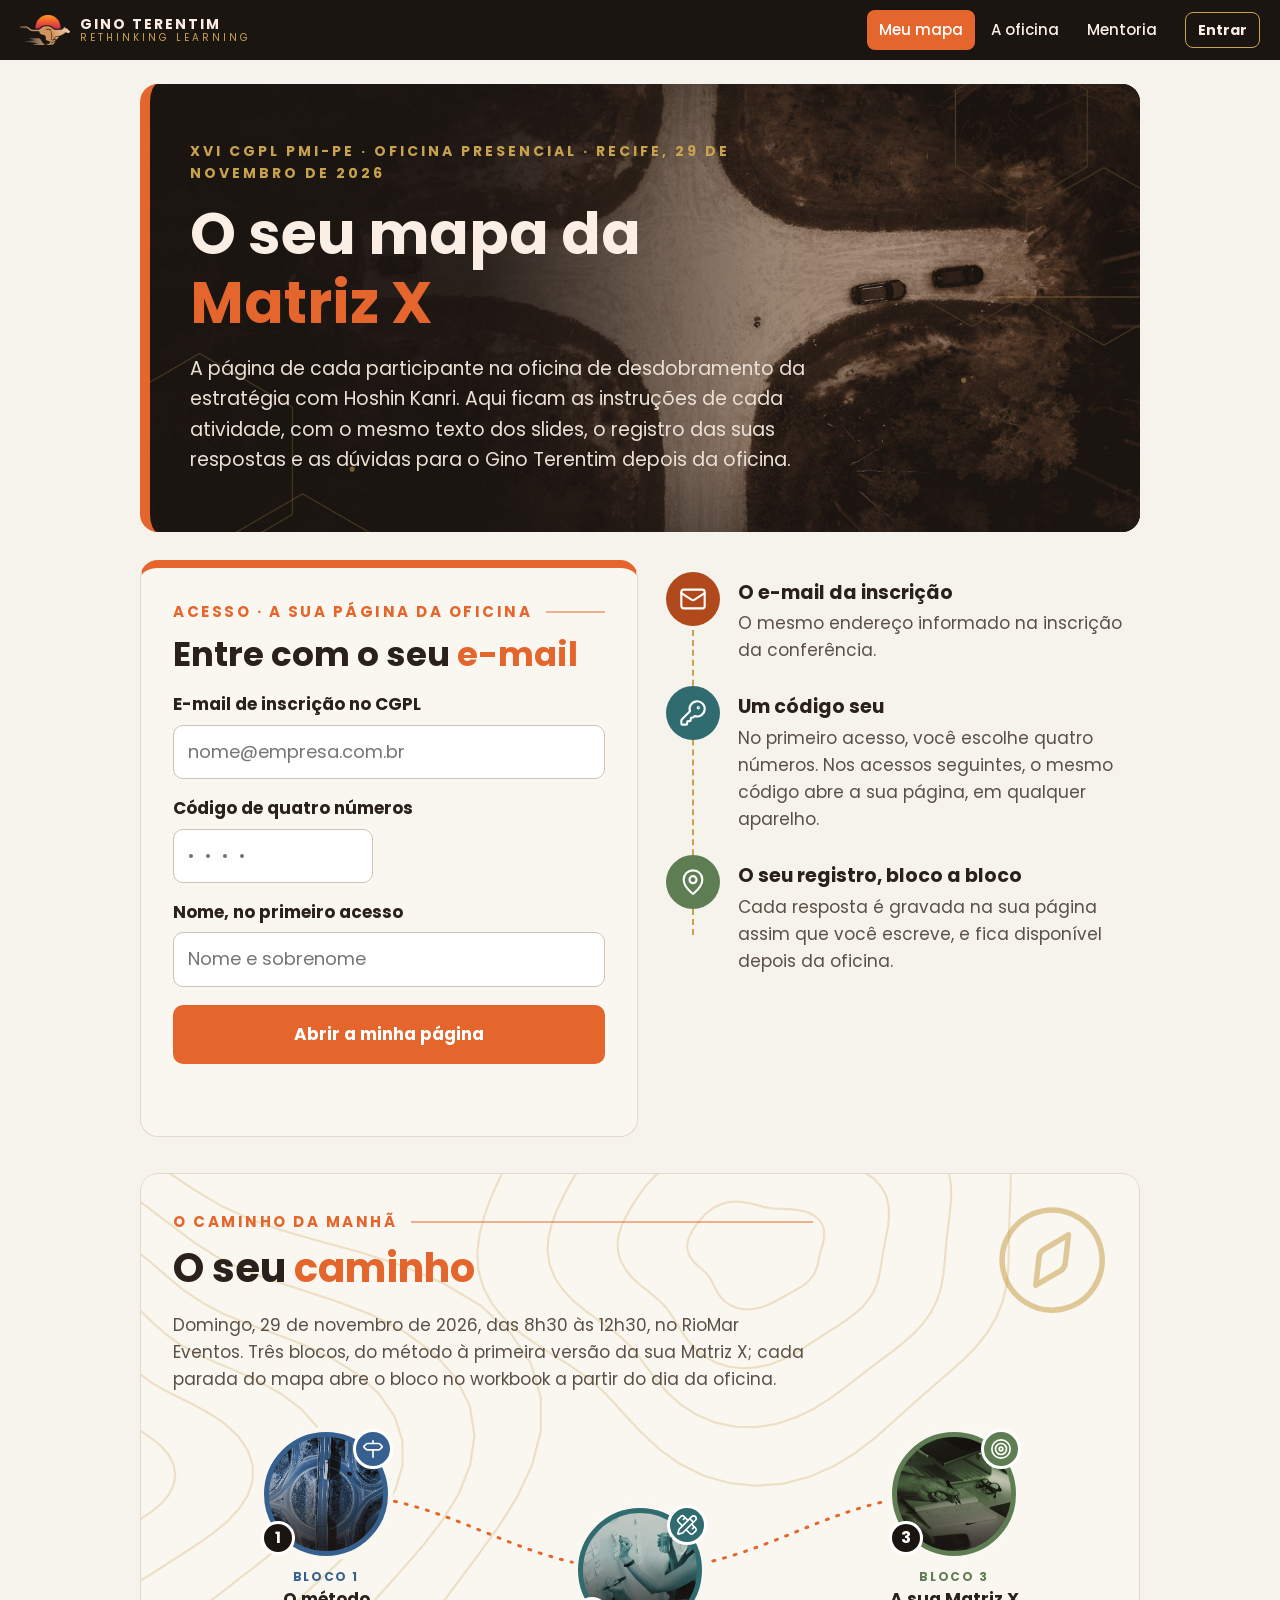
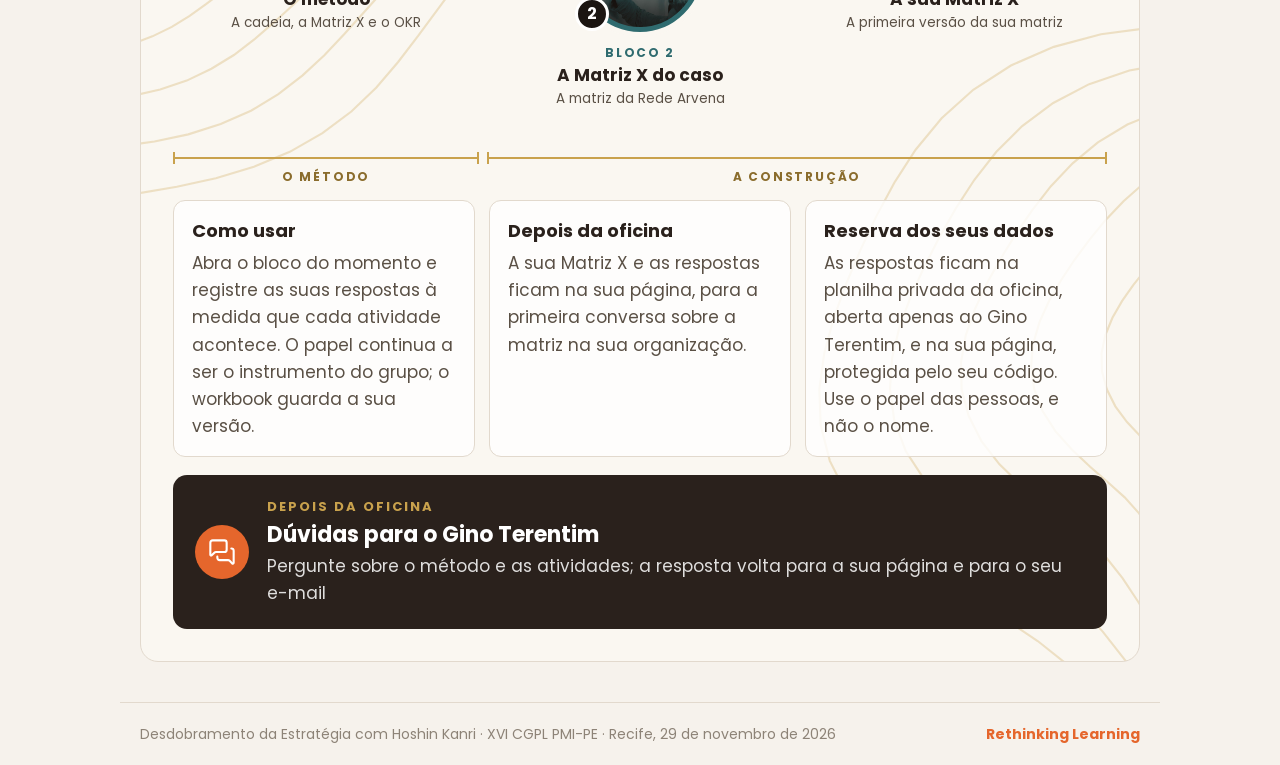
==== commit 8fd2ad54: "Workbook v5: três blocos, abertura com os números do alinhamento e o OKR na Matriz X Sai o diagnósti" ====
--- a/docs/index.html
+++ b/docs/index.html
@@ -190,8 +190,8 @@
 .cartao--mentor{flex-direction:row;align-items:center;gap:18px;margin-top:18px}
 .cartao--mentor>span:last-child{display:flex;flex-direction:column;gap:4px}
 .cartao__k{font-size:13px;font-weight:700;letter-spacing:2px;color:var(--ouro)}
-/* rota: cinco paradas ligadas */
-.rota{position:relative;display:grid;grid-template-columns:repeat(5,1fr);gap:8px;margin:22px 0 10px}
+/* rota: três paradas ligadas */
+.rota{position:relative;display:grid;grid-template-columns:repeat(3,1fr);gap:8px;margin:22px 0 10px}
 .rota__linha{position:absolute;left:0;top:0;width:100%;height:160px;overflow:visible;pointer-events:none}
 .rota__linha path{fill:none;stroke:var(--lar);stroke-width:3;stroke-dasharray:2 9;stroke-linecap:round;vector-effect:non-scaling-stroke}
 .parada{position:relative;z-index:1;display:flex;flex-direction:column;align-items:center;text-align:center;gap:3px;text-decoration:none;color:var(--corpo)}
@@ -210,7 +210,7 @@
 .parada--feita .parada__c:before{content:"✓ "}
 .parada--breve .parada__foto{filter:grayscale(.7) brightness(1.12) contrast(.85)}
 .parada--breve .parada__c{color:var(--fraco)}
-.rota__fases{grid-column:1/-1;display:grid;grid-template-columns:repeat(5,1fr);gap:8px;margin-top:14px}
+.rota__fases{grid-column:1/-1;display:grid;grid-template-columns:repeat(3,1fr);gap:8px;margin-top:14px}
 .rota__fases span{border-top:2px solid var(--ouro);padding-top:8px;text-align:center;font-size:12px;font-weight:700;letter-spacing:1.8px;text-transform:uppercase;color:#8A6C2C;position:relative}
 .rota__fases span:before,.rota__fases span:after{content:"";position:absolute;top:-7px;width:2px;height:12px;background:var(--ouro)}
 .rota__fases span:before{left:0}.rota__fases span:after{right:0}
@@ -317,9 +317,9 @@
 </style></head>
 <body data-pg="index">
 <header class="topo"><a class="marca" href="index.html"><img src="logo-gt-mark.png" alt=""><span><b>GINO TERENTIM</b><i>RETHINKING LEARNING</i></span></a><nav class="nav"><a href="index.html">Meu mapa</a><a href="e1.html">A oficina</a><a href="mentoria.html">Mentoria</a></nav><span class="conta" data-conta></span></header>
-<main><section class="capa capa--foto" style="--tom:#E5662C;--foto:url(img/capa.jpg)"><p class="capa__k">XVI CGPL PMI-PE · OFICINA PRESENCIAL · RECIFE, 29 DE NOVEMBRO DE 2026</p><h1>O seu mapa da <em>Matriz X</em></h1><p class="capa__l">A página de cada participante na oficina de desdobramento da estratégia com Hoshin Kanri. Aqui ficam as instruções de cada atividade, com o mesmo texto dos slides, o registro das suas respostas e as dúvidas para o Gino Terentim depois da oficina.</p></section><section class="entrada" data-entrada hidden><div class="entrada__f"><div class="eyebrow" style="--tom:#E5662C"><span>ACESSO · A SUA PÁGINA DA OFICINA</span><i></i></div><h2>Entre com o seu <em>e-mail</em></h2><form novalidate><label for="f-email"><b>E-mail de inscrição no CGPL</b></label><input id="f-email" name="email" type="email" autocomplete="email" required placeholder="nome@empresa.com.br"><label for="f-codigo"><b>Código de quatro números</b></label><input id="f-codigo" name="codigo" type="password" inputmode="numeric" pattern="[0-9]{4}" maxlength="4" autocomplete="current-password" required placeholder="••••"><label for="f-nome"><b>Nome, no primeiro acesso</b></label><input id="f-nome" name="nome" type="text" autocomplete="name" placeholder="Nome e sobrenome"><button class="btn btn--grande" type="submit">Abrir a minha página</button><p class="entrada__aviso" data-aviso aria-live="polite"></p></form></div><ol class="entrada__passos"><li><span class="disco" style="--tom:#B04A1C"><svg  class="lucide lucide-mail"  xmlns="http://www.w3.org/2000/svg"  width="28"  height="28"  viewBox="0 0 24 24"  fill="none"  stroke="#FFFFFF"  stroke-width="1.8"  stroke-linecap="round"  stroke-linejoin="round">  <path d="m22 7-8.991 5.727a2 2 0 0 1-2.009 0L2 7" />  <rect x="2" y="4" width="20" height="16" rx="2" /></svg></span><div><b>O e-mail da inscrição</b><p>O mesmo endereço informado na inscrição da conferência.</p></div></li><li><span class="disco" style="--tom:#2F6B6F"><svg  class="lucide lucide-key-round"  xmlns="http://www.w3.org/2000/svg"  width="28"  height="28"  viewBox="0 0 24 24"  fill="none"  stroke="#FFFFFF"  stroke-width="1.8"  stroke-linecap="round"  stroke-linejoin="round">  <path d="M2.586 17.414A2 2 0 0 0 2 18.828V21a1 1 0 0 0 1 1h3a1 1 0 0 0 1-1v-1a1 1 0 0 1 1-1h1a1 1 0 0 0 1-1v-1a1 1 0 0 1 1-1h.172a2 2 0 0 0 1.414-.586l.814-.814a6.5 6.5 0 1 0-4-4z" />  <circle cx="16.5" cy="7.5" r=".5" fill="currentColor" /></svg></span><div><b>Um código seu</b><p>No primeiro acesso, você escolhe quatro números. Nos acessos seguintes, o mesmo código abre a sua página, em qualquer aparelho.</p></div></li><li><span class="disco" style="--tom:#5E7D52"><svg  class="lucide lucide-map-pin"  xmlns="http://www.w3.org/2000/svg"  width="28"  height="28"  viewBox="0 0 24 24"  fill="none"  stroke="#FFFFFF"  stroke-width="1.8"  stroke-linecap="round"  stroke-linejoin="round">  <path d="M20 10c0 4.993-5.539 10.193-7.399 11.799a1 1 0 0 1-1.202 0C9.539 20.193 4 14.993 4 10a8 8 0 0 1 16 0" />  <circle cx="12" cy="10" r="3" /></svg></span><div><b>O seu registro, bloco a bloco</b><p>Cada resposta é gravada na sua página assim que você escreve, e fica disponível depois da oficina.</p></div></li></ol></section><section class="mapa-curso" data-mapa-curso><div class="mapa-curso__cab"><div><div class="eyebrow" style="--tom:#E5662C"><span>O CAMINHO DA MANHÃ</span><i></i></div><h2><span data-ola-bloco hidden>Olá, <span data-ola></span>. </span>O seu <em>caminho</em></h2><p>Domingo, 29 de novembro de 2026, das 8h30 às 12h30, no RioMar Eventos. Cinco blocos, do método à primeira versão da sua Matriz X; cada parada do mapa abre o bloco no workbook a partir do dia da oficina.</p></div><span class="rosa" aria-hidden="true"><svg  class="lucide lucide-compass"  xmlns="http://www.w3.org/2000/svg"  width="120"  height="120"  viewBox="0 0 24 24"  fill="none"  stroke="#C9A24D"  stroke-width="1.1"  stroke-linecap="round"  stroke-linejoin="round">  <circle cx="12" cy="12" r="10" />  <path d="m16.24 7.76-1.804 5.411a2 2 0 0 1-1.265 1.265L7.76 16.24l1.804-5.411a2 2 0 0 1 1.265-1.265z" /></svg></span></div><div class="rota rota--grande"><svg class="rota__linha" viewBox="0 0 1000 200" preserveAspectRatio="none" aria-hidden="true"><path d="M100,62 C170,62 220,138 300,138 S430,62 500,62 S630,138 700,138 S830,62 900,62"/></svg><a class="parada " data-parada="b1" style="--tom:#35608F" href="e1.html#e1-b1" data-abre="2026-11-29" data-abre-txt="Abre em 29/11"><span class="parada__foto" style="background-image:url(img/p1.jpg)"><span class="parada__n">1</span><span class="parada__ic"><svg  class="lucide lucide-signpost"  xmlns="http://www.w3.org/2000/svg"  width="22"  height="22"  viewBox="0 0 24 24"  fill="none"  stroke="#FFFFFF"  stroke-width="1.8"  stroke-linecap="round"  stroke-linejoin="round">  <path d="M12 13v8" />  <path d="M12 3v3" />  <path d="M18 6a2 2 0 0 1 1.387.56l2.307 2.22a1 1 0 0 1 0 1.44l-2.307 2.22A2 2 0 0 1 18 13H6a2 2 0 0 1-1.387-.56l-2.306-2.22a1 1 0 0 1 0-1.44l2.306-2.22A2 2 0 0 1 6 6z" /></svg></span></span><span class="parada__k">BLOCO 1</span><b>Da estratégia ao projeto</b><em>O seu projeto testado na cadeia</em><small class="parada__c" data-cont></small></a><a class="parada " data-parada="b2" style="--tom:#B5781E" href="e1.html#e1-b2" data-abre="2026-11-29" data-abre-txt="Abre em 29/11"><span class="parada__foto" style="background-image:url(img/p2.jpg)"><span class="parada__n">2</span><span class="parada__ic"><svg  class="lucide lucide-grid-3x3"  xmlns="http://www.w3.org/2000/svg"  width="22"  height="22"  viewBox="0 0 24 24"  fill="none"  stroke="#FFFFFF"  stroke-width="1.8"  stroke-linecap="round"  stroke-linejoin="round">  <rect width="18" height="18" x="3" y="3" rx="2" />  <path d="M3 9h18" />  <path d="M3 15h18" />  <path d="M9 3v18" />  <path d="M15 3v18" /></svg></span></span><span class="parada__k">BLOCO 2</span><b>A Matriz X e seus quatro lados</b><em>A matriz explicada a um colega</em><small class="parada__c" data-cont></small></a><a class="parada " data-parada="b3" style="--tom:#2F6B6F" href="e1.html#e1-b3" data-abre="2026-11-29" data-abre-txt="Abre em 29/11"><span class="parada__foto" style="background-image:url(img/p3.jpg)"><span class="parada__n">3</span><span class="parada__ic"><svg  class="lucide lucide-pencil-ruler"  xmlns="http://www.w3.org/2000/svg"  width="22"  height="22"  viewBox="0 0 24 24"  fill="none"  stroke="#FFFFFF"  stroke-width="1.8"  stroke-linecap="round"  stroke-linejoin="round">  <path d="M13 7 8.7 2.7a2.41 2.41 0 0 0-3.4 0L2.7 5.3a2.41 2.41 0 0 0 0 3.4L7 13" />  <path d="m8 6 2-2" />  <path d="m18 16 2-2" />  <path d="m17 11 4.3 4.3c.94.94.94 2.46 0 3.4l-2.6 2.6c-.94.94-2.46.94-3.4 0L11 17" />  <path d="M21.174 6.812a1 1 0 0 0-3.986-3.987L3.842 16.174a2 2 0 0 0-.5.83l-1.321 4.352a.5.5 0 0 0 .623.622l4.353-1.32a2 2 0 0 0 .83-.497z" />  <path d="m15 5 4 4" /></svg></span></span><span class="parada__k">BLOCO 3</span><b>A Matriz X do caso</b><em>A matriz da Rede Arvena</em><small class="parada__c" data-cont></small></a><a class="parada " data-parada="b4" style="--tom:#7A4E6D" href="e1.html#e1-b4" data-abre="2026-11-29" data-abre-txt="Abre em 29/11"><span class="parada__foto" style="background-image:url(img/p4.jpg)"><span class="parada__n">4</span><span class="parada__ic"><svg  class="lucide lucide-arrow-left-right"  xmlns="http://www.w3.org/2000/svg"  width="22"  height="22"  viewBox="0 0 24 24"  fill="none"  stroke="#FFFFFF"  stroke-width="1.8"  stroke-linecap="round"  stroke-linejoin="round">  <path d="M8 3 4 7l4 4" />  <path d="M4 7h16" />  <path d="m16 21 4-4-4-4" />  <path d="M20 17H4" /></svg></span></span><span class="parada__k">BLOCO 4</span><b>Galeria e catchball</b><em>As perguntas de catchball</em><small class="parada__c" data-cont></small></a><a class="parada " data-parada="b5" style="--tom:#5E7D52" href="e1.html#e1-b5" data-abre="2026-11-29" data-abre-txt="Abre em 29/11"><span class="parada__foto" style="background-image:url(img/p5.jpg)"><span class="parada__n">5</span><span class="parada__ic"><svg  class="lucide lucide-target"  xmlns="http://www.w3.org/2000/svg"  width="22"  height="22"  viewBox="0 0 24 24"  fill="none"  stroke="#FFFFFF"  stroke-width="1.8"  stroke-linecap="round"  stroke-linejoin="round">  <circle cx="12" cy="12" r="10" />  <circle cx="12" cy="12" r="6" />  <circle cx="12" cy="12" r="2" /></svg></span></span><span class="parada__k">BLOCO 5</span><b>A sua Matriz X</b><em>A primeira versão da sua matriz</em><small class="parada__c" data-cont></small></a><div class="rota__fases"><span style="grid-column:span 2">O método</span><span style="grid-column:span 3">A construção</span></div></div><div class="cards3 cards3--claro"><div><b>Como usar</b><p>Abra o bloco do momento e registre as suas respostas à medida que cada atividade acontece. O papel continua a ser o instrumento do grupo; o workbook guarda a sua versão.</p></div><div><b>Depois da oficina</b><p>A sua Matriz X e as respostas ficam na sua página, para a primeira conversa de catchball na sua organização.</p></div><div><b>Reserva dos seus dados</b><p>As respostas ficam na planilha privada da oficina, aberta apenas ao Gino Terentim, e na sua página, protegida pelo seu código. Use o papel das pessoas, e não o nome.</p></div></div><a class="cartao cartao--mentor" href="mentoria.html" style="--tom:#2A211C"><span class="disco" style="--tom:#E5662C"><svg  class="lucide lucide-messages-square"  xmlns="http://www.w3.org/2000/svg"  width="28"  height="28"  viewBox="0 0 24 24"  fill="none"  stroke="#FFFFFF"  stroke-width="1.8"  stroke-linecap="round"  stroke-linejoin="round">  <path d="M16 10a2 2 0 0 1-2 2H6.828a2 2 0 0 0-1.414.586l-2.202 2.202A.71.71 0 0 1 2 14.286V4a2 2 0 0 1 2-2h10a2 2 0 0 1 2 2z" />  <path d="M20 9a2 2 0 0 1 2 2v10.286a.71.71 0 0 1-1.212.502l-2.202-2.202A2 2 0 0 0 17.172 19H10a2 2 0 0 1-2-2v-1" /></svg></span><span><span class="cartao__k">DEPOIS DA OFICINA</span><b>Dúvidas para o Gino Terentim</b><i>Pergunte sobre o método e as atividades; a resposta volta para a sua página e para o seu e-mail</i></span></a></section></main>
+<main><section class="capa capa--foto" style="--tom:#E5662C;--foto:url(img/capa.jpg)"><p class="capa__k">XVI CGPL PMI-PE · OFICINA PRESENCIAL · RECIFE, 29 DE NOVEMBRO DE 2026</p><h1>O seu mapa da <em>Matriz X</em></h1><p class="capa__l">A página de cada participante na oficina de desdobramento da estratégia com Hoshin Kanri. Aqui ficam as instruções de cada atividade, com o mesmo texto dos slides, o registro das suas respostas e as dúvidas para o Gino Terentim depois da oficina.</p></section><section class="entrada" data-entrada hidden><div class="entrada__f"><div class="eyebrow" style="--tom:#E5662C"><span>ACESSO · A SUA PÁGINA DA OFICINA</span><i></i></div><h2>Entre com o seu <em>e-mail</em></h2><form novalidate><label for="f-email"><b>E-mail de inscrição no CGPL</b></label><input id="f-email" name="email" type="email" autocomplete="email" required placeholder="nome@empresa.com.br"><label for="f-codigo"><b>Código de quatro números</b></label><input id="f-codigo" name="codigo" type="password" inputmode="numeric" pattern="[0-9]{4}" maxlength="4" autocomplete="current-password" required placeholder="••••"><label for="f-nome"><b>Nome, no primeiro acesso</b></label><input id="f-nome" name="nome" type="text" autocomplete="name" placeholder="Nome e sobrenome"><button class="btn btn--grande" type="submit">Abrir a minha página</button><p class="entrada__aviso" data-aviso aria-live="polite"></p></form></div><ol class="entrada__passos"><li><span class="disco" style="--tom:#B04A1C"><svg  class="lucide lucide-mail"  xmlns="http://www.w3.org/2000/svg"  width="28"  height="28"  viewBox="0 0 24 24"  fill="none"  stroke="#FFFFFF"  stroke-width="1.8"  stroke-linecap="round"  stroke-linejoin="round">  <path d="m22 7-8.991 5.727a2 2 0 0 1-2.009 0L2 7" />  <rect x="2" y="4" width="20" height="16" rx="2" /></svg></span><div><b>O e-mail da inscrição</b><p>O mesmo endereço informado na inscrição da conferência.</p></div></li><li><span class="disco" style="--tom:#2F6B6F"><svg  class="lucide lucide-key-round"  xmlns="http://www.w3.org/2000/svg"  width="28"  height="28"  viewBox="0 0 24 24"  fill="none"  stroke="#FFFFFF"  stroke-width="1.8"  stroke-linecap="round"  stroke-linejoin="round">  <path d="M2.586 17.414A2 2 0 0 0 2 18.828V21a1 1 0 0 0 1 1h3a1 1 0 0 0 1-1v-1a1 1 0 0 1 1-1h1a1 1 0 0 0 1-1v-1a1 1 0 0 1 1-1h.172a2 2 0 0 0 1.414-.586l.814-.814a6.5 6.5 0 1 0-4-4z" />  <circle cx="16.5" cy="7.5" r=".5" fill="currentColor" /></svg></span><div><b>Um código seu</b><p>No primeiro acesso, você escolhe quatro números. Nos acessos seguintes, o mesmo código abre a sua página, em qualquer aparelho.</p></div></li><li><span class="disco" style="--tom:#5E7D52"><svg  class="lucide lucide-map-pin"  xmlns="http://www.w3.org/2000/svg"  width="28"  height="28"  viewBox="0 0 24 24"  fill="none"  stroke="#FFFFFF"  stroke-width="1.8"  stroke-linecap="round"  stroke-linejoin="round">  <path d="M20 10c0 4.993-5.539 10.193-7.399 11.799a1 1 0 0 1-1.202 0C9.539 20.193 4 14.993 4 10a8 8 0 0 1 16 0" />  <circle cx="12" cy="10" r="3" /></svg></span><div><b>O seu registro, bloco a bloco</b><p>Cada resposta é gravada na sua página assim que você escreve, e fica disponível depois da oficina.</p></div></li></ol></section><section class="mapa-curso" data-mapa-curso><div class="mapa-curso__cab"><div><div class="eyebrow" style="--tom:#E5662C"><span>O CAMINHO DA MANHÃ</span><i></i></div><h2><span data-ola-bloco hidden>Olá, <span data-ola></span>. </span>O seu <em>caminho</em></h2><p>Domingo, 29 de novembro de 2026, das 8h30 às 12h30, no RioMar Eventos. Três blocos, do método à primeira versão da sua Matriz X; cada parada do mapa abre o bloco no workbook a partir do dia da oficina.</p></div><span class="rosa" aria-hidden="true"><svg  class="lucide lucide-compass"  xmlns="http://www.w3.org/2000/svg"  width="120"  height="120"  viewBox="0 0 24 24"  fill="none"  stroke="#C9A24D"  stroke-width="1.1"  stroke-linecap="round"  stroke-linejoin="round">  <circle cx="12" cy="12" r="10" />  <path d="m16.24 7.76-1.804 5.411a2 2 0 0 1-1.265 1.265L7.76 16.24l1.804-5.411a2 2 0 0 1 1.265-1.265z" /></svg></span></div><div class="rota rota--grande"><svg class="rota__linha" viewBox="0 0 1000 200" preserveAspectRatio="none" aria-hidden="true"><path d="M167,62 C300,62 367,138 500,138 S700,62 833,62"/></svg><a class="parada " data-parada="b1" style="--tom:#35608F" href="e1.html#e1-b1" data-abre="2026-11-29" data-abre-txt="Abre em 29/11"><span class="parada__foto" style="background-image:url(img/p1.jpg)"><span class="parada__n">1</span><span class="parada__ic"><svg  class="lucide lucide-signpost"  xmlns="http://www.w3.org/2000/svg"  width="22"  height="22"  viewBox="0 0 24 24"  fill="none"  stroke="#FFFFFF"  stroke-width="1.8"  stroke-linecap="round"  stroke-linejoin="round">  <path d="M12 13v8" />  <path d="M12 3v3" />  <path d="M18 6a2 2 0 0 1 1.387.56l2.307 2.22a1 1 0 0 1 0 1.44l-2.307 2.22A2 2 0 0 1 18 13H6a2 2 0 0 1-1.387-.56l-2.306-2.22a1 1 0 0 1 0-1.44l2.306-2.22A2 2 0 0 1 6 6z" /></svg></span></span><span class="parada__k">BLOCO 1</span><b>O método</b><em>A cadeia, a Matriz X e o OKR</em><small class="parada__c" data-cont></small></a><a class="parada " data-parada="b2" style="--tom:#2F6B6F" href="e1.html#e1-b2" data-abre="2026-11-29" data-abre-txt="Abre em 29/11"><span class="parada__foto" style="background-image:url(img/p2.jpg)"><span class="parada__n">2</span><span class="parada__ic"><svg  class="lucide lucide-pencil-ruler"  xmlns="http://www.w3.org/2000/svg"  width="22"  height="22"  viewBox="0 0 24 24"  fill="none"  stroke="#FFFFFF"  stroke-width="1.8"  stroke-linecap="round"  stroke-linejoin="round">  <path d="M13 7 8.7 2.7a2.41 2.41 0 0 0-3.4 0L2.7 5.3a2.41 2.41 0 0 0 0 3.4L7 13" />  <path d="m8 6 2-2" />  <path d="m18 16 2-2" />  <path d="m17 11 4.3 4.3c.94.94.94 2.46 0 3.4l-2.6 2.6c-.94.94-2.46.94-3.4 0L11 17" />  <path d="M21.174 6.812a1 1 0 0 0-3.986-3.987L3.842 16.174a2 2 0 0 0-.5.83l-1.321 4.352a.5.5 0 0 0 .623.622l4.353-1.32a2 2 0 0 0 .83-.497z" />  <path d="m15 5 4 4" /></svg></span></span><span class="parada__k">BLOCO 2</span><b>A Matriz X do caso</b><em>A matriz da Rede Arvena</em><small class="parada__c" data-cont></small></a><a class="parada " data-parada="b3" style="--tom:#5E7D52" href="e1.html#e1-b3" data-abre="2026-11-29" data-abre-txt="Abre em 29/11"><span class="parada__foto" style="background-image:url(img/p3.jpg)"><span class="parada__n">3</span><span class="parada__ic"><svg  class="lucide lucide-target"  xmlns="http://www.w3.org/2000/svg"  width="22"  height="22"  viewBox="0 0 24 24"  fill="none"  stroke="#FFFFFF"  stroke-width="1.8"  stroke-linecap="round"  stroke-linejoin="round">  <circle cx="12" cy="12" r="10" />  <circle cx="12" cy="12" r="6" />  <circle cx="12" cy="12" r="2" /></svg></span></span><span class="parada__k">BLOCO 3</span><b>A sua Matriz X</b><em>A primeira versão da sua matriz</em><small class="parada__c" data-cont></small></a><div class="rota__fases"><span style="grid-column:span 1">O método</span><span style="grid-column:span 2">A construção</span></div></div><div class="cards3 cards3--claro"><div><b>Como usar</b><p>Abra o bloco do momento e registre as suas respostas à medida que cada atividade acontece. O papel continua a ser o instrumento do grupo; o workbook guarda a sua versão.</p></div><div><b>Depois da oficina</b><p>A sua Matriz X e as respostas ficam na sua página, para a primeira conversa sobre a matriz na sua organização.</p></div><div><b>Reserva dos seus dados</b><p>As respostas ficam na planilha privada da oficina, aberta apenas ao Gino Terentim, e na sua página, protegida pelo seu código. Use o papel das pessoas, e não o nome.</p></div></div><a class="cartao cartao--mentor" href="mentoria.html" style="--tom:#2A211C"><span class="disco" style="--tom:#E5662C"><svg  class="lucide lucide-messages-square"  xmlns="http://www.w3.org/2000/svg"  width="28"  height="28"  viewBox="0 0 24 24"  fill="none"  stroke="#FFFFFF"  stroke-width="1.8"  stroke-linecap="round"  stroke-linejoin="round">  <path d="M16 10a2 2 0 0 1-2 2H6.828a2 2 0 0 0-1.414.586l-2.202 2.202A.71.71 0 0 1 2 14.286V4a2 2 0 0 1 2-2h10a2 2 0 0 1 2 2z" />  <path d="M20 9a2 2 0 0 1 2 2v10.286a.71.71 0 0 1-1.212.502l-2.202-2.202A2 2 0 0 0 17.172 19H10a2 2 0 0 1-2-2v-1" /></svg></span><span><span class="cartao__k">DEPOIS DA OFICINA</span><b>Dúvidas para o Gino Terentim</b><i>Pergunte sobre o método e as atividades; a resposta volta para a sua página e para o seu e-mail</i></span></a></section></main>
 <footer class="rodape"><span>Desdobramento da Estratégia com Hoshin Kanri · XVI CGPL PMI-PE · Recife, 29 de novembro de 2026</span><span>Rethinking Learning</span></footer>
-<script>window.CM4AI={api:"",encontro:0};</script><script>(function(){
+<script>window.CM4AI={api:"https://script.google.com/macros/s/AKfycbwLQIaWbdMtVJnmfWmJlVo8GNkxn0KvSs6Htz-WT5lVcQzYs5hvqLZXZWAsP92fJ5zG/exec",encontro:0};</script><script>(function(){
 "use strict";
 var P="mxrec:",mem={};
 function ler(k){try{var v=localStorage.getItem(P+k);return v===null?(mem[k]||""):v}catch(e){return mem[k]||""}}
